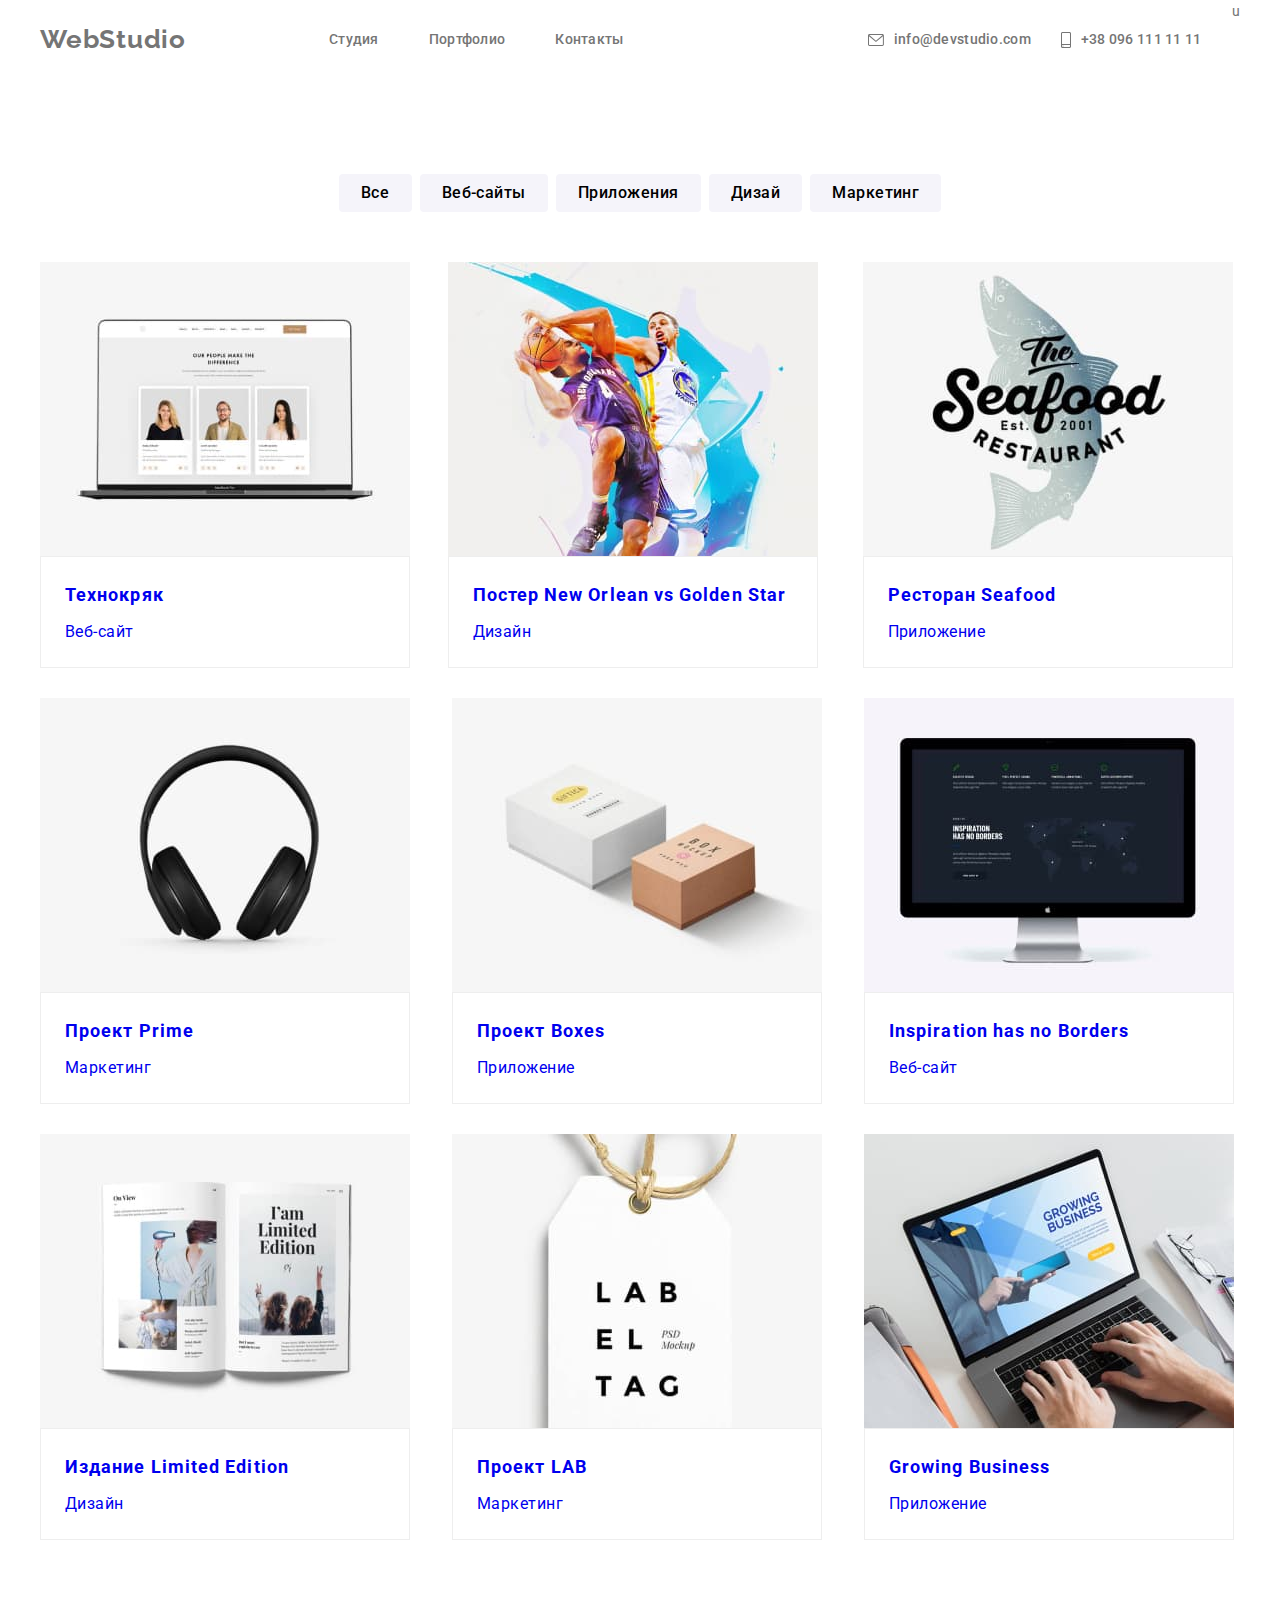
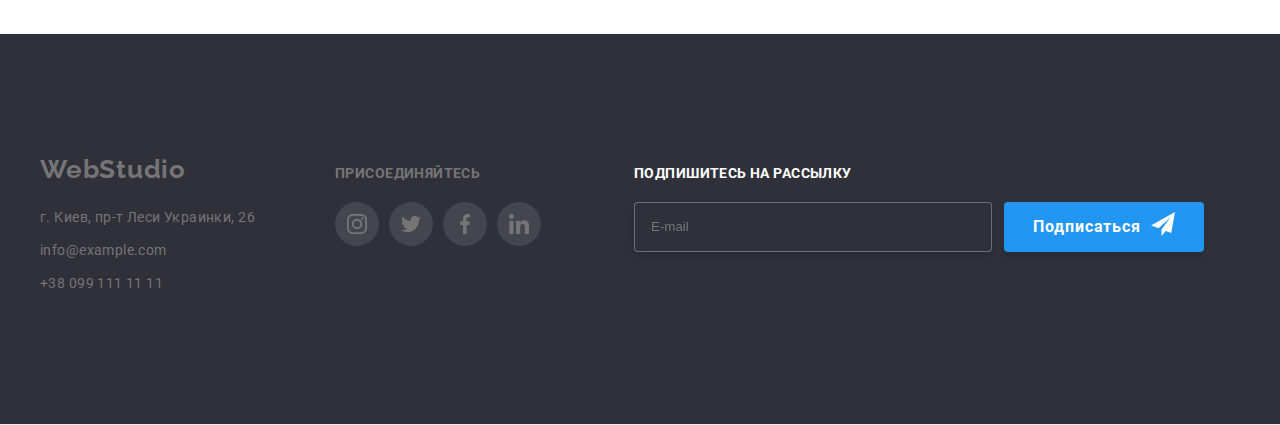
==== portfolio.html @ 968fec94 "HW-07" ====
<!DOCTYPE html>
<html lang="ru">

<head>
    <meta charset="UTF-8">
    <meta http-equiv="X-UA-Compatible" content="IE=edge">
    <meta name="viewport" content="width=device-width, initial-scale=1.0">
    <title>Портфолио</title>
    <link rel="preconnect" href="https://fonts.googleapis.com">
    <link rel="preconnect" href="https://fonts.gstatic.com" crossorigin>
    <link
        href="https://fonts.googleapis.com/css2?family=Raleway:wght@700&family=Roboto:wght@400;500;700;900&display=swap"
        rel="stylesheet">
    <link rel="stylesheet" href="https://cdnjs.cloudflare.com/ajax/libs/modern-normalize/1.1.0/modern-normalize.min.css"
        integrity="sha512-wpPYUAdjBVSE4KJnH1VR1HeZfpl1ub8YT/NKx4PuQ5NmX2tKuGu6U/JRp5y+Y8XG2tV+wKQpNHVUX03MfMFn9Q=="
        crossorigin="anonymous" referrerpolicy="no-referrer" />
    <!---<link rel="stylesheet" href="./css/styles.css" />-->
    <link rel="stylesheet" href="./css/main.min.css" />
</head>

<body>
    <!-- Шапка сайта Портфолио-->
    </header>
    <header class="header">
        <div class="container header__container">
            <nav class="header__navigation">
                <a class="logo header__logo" href="/"><span class="logo-title">Web</span>Studio</a>
                <ul class="navi list">
                    <li class="navi__item">
                        <a class="navi__link" href=" ./index.html">Студия</a>
                    </li>
                    <li class="navi__item">
                        <a class="navi__link current" href="./portfolio.html">Портфолио</a>
                    </li>
                    <li class="navi__item">
                        <a class="navi__link" href="">Контакты</a>
                    </li>
                </ul>
            </nav>
            <ul class="contacts list">
                <li class="contact__item">
                    <a class="contact__link" href="mailto:info@devstudio.com">
                        <svg class="contact__icon" width="16px" height="12px">
                            <use href="images/symbol-defs.svg#envelope"></use>
                        </svg> info@devstudio.com
                    </a>
                </li>

                <li class="contact__item">
                    <a class="contact__link" href="tel:+380961111111">
                        <svg class="contact__icon" width="10px" height="16px">
                            <use href="images/symbol-defs.svg#smartphone"></use>
                        </svg>+38 096 111 11 11
                    </a>
                </li>
            </ul>u
        </div>

        <!-- Секция о всем на сайте-->
        <main">
            <section class="section">
                <div class="container">
                    <ul class="secondary-list list">
                        <li class="secondary-list__item">
                            <button class="button secondary-list__button" type="button">Все</button>
                        </li>
                        <li class="secondary-list__item">
                            <button class="button secondary-list__button" type="button">Веб-сайты</button>
                        </li>
                        <li class="secondary-list__item">
                            <button class="button secondary-list__button" type="button">Приложения</button>
                        </li>
                        <li class="secondary-list__item">
                            <button class="button secondary-list__button" type="button">Дизай</button>
                        </li>
                        <li class="secondary-list__item">
                            <button class="button secondary-list__button" type="button">Маркетинг</button>
                        </li>
                    </ul>
                    <ul class="grid list">
                        <li class="grid__item">
                            <a class="grid__link" href="">
                                <div class="grid__thumb">
                                    <img src="images/bild-img-5.jpg" alt="Технокряк" width="370" height="294" />
                                    <div class="grid-overlay">
                                        <div class="overlay-text">
                                            <p class="grid__overlay-text">
                                                Технокряк это современная площадка распространения коронавируса.
                                                Компании
                                                используют эту
                                                платформу для цифрового
                                                шпионажа и атак на защищённые сервера конкурентов.
                                            </p>
                                        </div>
                                    </div>
                                </div>
                                <div class="grid-website">
                                    <h3 class="grid-website__title">Технокряк</h3>
                                    <p class="grid-website__text">Веб-сайт</p>
                                </div>
                            </a>
                        </li>
                        <li class="grid__item">
                            <a class="grid__link" href="">
                                <div class="grid__thumb">
                                    <img src="images/bild-img-6.jpg" alt="Постер New Orlean vs Golden Star" width="370"
                                        height="294" />
                                    <div class="grid-overlay">
                                        <div class="overlay-text">
                                            <p class="grid__overlay-text">
                                                Технокряк это современная площадка распространения коронавируса.
                                                Компании
                                                используют эту
                                                платформу для цифрового
                                                шпионажа и атак на защищённые сервера конкурентов.
                                            </p>
                                        </div>
                                    </div>
                                </div>
                                <div class="grid-website">
                                    <h3 class="grid-website__title">Постер New Orlean vs Golden Star</h3>
                                    <p class="grid-website__text">Дизайн</p>
                                </div>
                        </li>
                        <li class="grid__item">
                            <a class="grid__link" href="">
                                <div class="grid__thumb">
                                    <img src="images/bild-img-7.jpg" alt="Ресторан Seafood" width="370" height="294" />
                                    <div class="grid-overlay">
                                        <div class="overlay-text">
                                            <p class="grid__overlay-text">
                                                Технокряк это современная площадка распространения коронавируса.
                                                Компании
                                                используют эту
                                                платформу для цифрового
                                                шпионажа и атак на защищённые сервера конкурентов.
                                            </p>
                                        </div>
                                    </div>
                                </div>
                                <div class="grid-website">
                                    <h3 class="grid-website__title">Ресторан Seafood</h3>
                                    <p class="grid-website__text">Приложение</p>
                                </div>
                        </li>
                        <li class="grid__item">
                            <a class="grid__link" href="">
                                <div class="grid__thumb">
                                    <img src="images/bild-img-8.jpg" alt="Проект Prime" width="370" height="294" />
                                    <div class="grid-overlay">
                                        <div class="overlay-text">
                                            <p class="grid__overlay-text">
                                                Технокряк это современная площадка распространения коронавируса.
                                                Компании
                                                используют эту
                                                платформу для цифрового
                                                шпионажа и атак на защищённые сервера конкурентов.
                                            </p>
                                        </div>
                                    </div>
                                </div>
                                <div class="grid-website">
                                    <h3 class="grid-website__title">Проект Prime</h3>
                                    <p class="grid-website__text">Маркетинг</p>
                                </div>
                        </li>
                        <li class="grid__item">
                            <a class="grid__link" href="">
                                <div class="grid__thumb">
                                    <img src="images/bild-img-9.jpg" alt="Проект Boxes" width="370" height="294" />
                                    <div class="grid-overlay">
                                        <div class="overlay-text">
                                            <p class="grid__overlay-text">
                                                Технокряк это современная площадка распространения коронавируса.
                                                Компании
                                                используют эту
                                                платформу для цифрового
                                                шпионажа и атак на защищённые сервера конкурентов.
                                            </p>
                                        </div>
                                    </div>
                                </div>
                                <div class="grid-website">
                                    <h3 class="grid-website__title">Проект Boxes</h3>
                                    <p class="grid-website__text">Приложение</p>
                                </div>
                        </li>
                        <li class="grid__item">
                            <a class="grid__link" href="">
                                <div class="grid__thumb">
                                    <img src="images/bild-img-10.jpg" alt="Inspiration has no Borders" width="370"
                                        height="294" />
                                    <div class="grid-overlay">
                                        <p class="grid__overlay-text">
                                            Технокряк это современная площадка распространения коронавируса.
                                            Компании
                                            используют эту
                                            платформу для цифрового
                                            шпионажа и атак на защищённые сервера конкурентов.
                                        </p>
                                    </div>
                                </div>
                                <div class="grid-website">
                                    <h3 class="grid-website__title">Inspiration has no Borders</h3>
                                    <p class="grid-website__text">Веб-сайт</p>
                                </div>
                        </li>
                        <li class="grid__item">
                            <a class="grid__link" href="">
                                <div class="grid__thumb">
                                    <img src="images/bild-img-11.jpg" alt="Издание Limited Edition" width="370"
                                        height="294" />
                                    <div class="grid-overlay">
                                        <p class="grid__overlay-text">
                                            Технокряк это современная площадка распространения коронавируса.
                                            Компании
                                            используют эту
                                            платформу для цифрового
                                            шпионажа и атак на защищённые сервера конкурентов.
                                        </p>
                                    </div>
                                </div>
                                <div class="grid-website">
                                    <h3 class="grid-website__title">Издание Limited Edition</h3>
                                    <p class="grid-website__text">Дизайн</p>
                                </div>
                        </li>
                        <li class="grid__item">
                            <a class="grid__link" href="">
                                <div class="grid__thumb">
                                    <img src="images/bild-img-12.jpg" alt="Проект LAB" width="370" height="294" />
                                    <div class="grid-overlay">
                                        <p class="grid__overlay-text">
                                            Технокряк это современная площадка распространения коронавируса.
                                            Компании
                                            используют эту
                                            платформу для цифрового
                                            шпионажа и атак на защищённые сервера конкурентов.
                                        </p>
                                    </div>
                                </div>
                                <div class="grid-website">
                                    <h3 class="grid-website__title">Проект LAB</h3>
                                    <p class="grid-website__text">Маркетинг</p>
                                </div>
                        </li>
                        <li class="grid__item">
                            <a class="grid__link" href="">
                                <div class="grid__thumb">
                                    <img src="images/bild-img-13.jpg" alt="Growing Business" width="370" height="294" />
                                    <div class="grid-overlay">
                                        <p class="grid__overlay-text">
                                            Технокряк это современная площадка распространения коронавируса.
                                            Компании
                                            используют эту
                                            платформу для цифрового
                                            шпионажа и атак на защищённые сервера конкурентов.
                                        </p>
                                    </div>
                                </div>
                                <div class="grid-website">
                                    <h3 class="grid-website__title">Growing Business</h3>
                                    <p class="grid-website__text">Приложение</p>
                                </div>
                        </li>
                    </ul>
            </section>
            </main>
            <footer class="footer">
                <div class="container footer__container">
                    <div class="footer">
                        <a class="logo footer__logo" href="/"><span class="logo-title">Web</span>Studio</a>
                        <address class="address">
                            <ul class="address-list list">
                                <li class="address__item">
                                    <a class="address__link address__link-address" href="">г. Киев, пр-т Леси Украинки,
                                        26</a>
                                </li>
                                <li class="address__item">
                                    <a class="address__link address__link-contact"
                                        href="mailto:info@example.com">info@example.com</a>
                                </li>
                                <li class="address__item">
                                    <a class="address__link address__link-contact" href="tel:+380991111111">+38 099 111
                                        11 11</a>

                                </li>
                            </ul>
                        </address>
                    </div>
                    <div class="networks">
                        <p class="network__title">присоединяйтесь</p>
                        <ul class="network list">
                            <li class="network__item">
                                <a class="network__link" href="">
                                    <svg class="icon" width="20px" height="20px">
                                        <use href="images/symbol-defs.svg#instagram"></use>
                                    </svg>
                                </a>
                            </li>
                            <li class="network__item">
                                <a class="network__link" href="">
                                    <svg class="icon" width="20px" height="20px">
                                        <use href="images/symbol-defs.svg#twitter"></use>
                                    </svg>
                                </a>
                            </li>
                            <li class="network__item">
                                <a class="network__link" href="">
                                    <svg class="icon" width="20px" height="20px">
                                        <use href="images/symbol-defs.svg#facebook"></use>
                                    </svg>
                                </a>
                            </li>
                            <li class="network__item">
                                <a class="network__link" href="">
                                    <svg class="icon" width="20px" height="20px">
                                        <use href="images/symbol-defs.svg#linkedin"></use>
                                    </svg>
                                </a>
                            </li>
                        </ul>
                    </div>
                    <div class="sends">
                        <h3 class="send__text">Подпишитесь на рассылку</h3>
                        <form class="send__form">
                            <input type="email" name="E-mail" placeholder="E-mail" autocomplete="email" class="input" />
                            <button type="submit" class="but__sumbit">
                                Подписаться
                                <svg class="send__icon" width="24px" height="24px">
                                    <use href="./images/symbol-defs.svg#icon-send"></use>
                                </svg>

                            </button>
                        </form>
                    </div>

                </div>
            </footer>
            <script src="./js/modal.js"></script>
</body>

</html>
---- css/styles.css ----
/*:root {
  --primarytext-color: #212121;
  --foreground-color: #757575;
  --primary-color: #ffffff;
  --accent-color: #2196f2;
  --title-color: #000000;
  --background-color: rgba(255, 255, 255, 0.6);
  --icon-color: #afb1b8;
}
p,
h1,
h2,
h3,
h4,
h5,
h6 {
  margin: 0;
}

img {
  display: block;
}

button {
  cursor: pointer;
}

body {
  margin: 0;
  font-family: Roboto, sans-serif;
  font-style: normal;
  font-size: 14px;
  font-weight: 400;
  line-height: 1.71;
  letter-spacing: 0.03em;
  color: #757575;
}

.list {
  list-style: none;
}

a {
  text-decoration: none;
}
.container {
  width: 1200px;
  padding-left: 15px;
  padding-right: 15px;
  margin: 0 auto;

  outline: 1px solid red;
}
.section {
  padding: 94px 0;
}
ul {
  margin: 0;
  padding: 0;
}*/

/*--------------------------------HEADER----------------------------*/
/*.header {
  border-bottom: 1px solid #ececec;
}

.header__container {
  display: flex;
}*/
/*logo*/
/*.logo {
  font-family: Raleway;
  font-weight: bold;

  font-size: 26px;
  line-height: 1.19;
  text-decoration: none;
  letter-spacing: 0.03em;

  padding-top: 24px;
  padding-bottom: 25px;
  text-decoration: none;
  color: var(--secondary-color);
  transition: color 250ms cubic-bezier(0.4, 0, 0.2, 1);
}
.logo-title {
  padding-top: 24px;
  padding-bottom: 25px;
  color: var(--accent-color);
}

.header__logo:hover,
.header__logo:focus {
  color: var(--accent-color);
}*/
/*navigation*/
/*.header__navigation {
  display: flex;
  align-items: center;
}

.navi {
  display: flex;
  margin-left: 93px;
}

.navi__item {
  margin-left: 50px;
}
.navi__item .navi__link {
  transition: color 250ms cubic-bezier(0.4, 0, 0.2, 1);
}
.navi__link {
  font-weight: 500;
  font-size: 14px;
  line-height: 1.14;
  letter-spacing: 0.02em;
  padding-top: 32px;
  padding-bottom: 32px;
  display: flex;
  color: var(--secondary-color);
}
.navi__link:hover,
.navi__link:focus {
  color: var(--accent-color);
}
.header__navigation .navi__link:hover {
  color: var(--accent-color);
}
.header__navigation .navi__link.current {
  color: var(--accent-color);
}

.navi__link {
  position: relative;
}
.navi__link.current::after {
  display: block;
  content: '';
  width: 100%;
  height: 4px;
  position: absolute;
  background-color: var(--accent-color);
  border-radius: 2px;
  bottom: -1px;
}*/
/*contacts*/

/*.contacts {
  display: flex;
  margin-left: auto;
  padding-top: 32px;
  padding-bottom: 32px;
}
.contact__link {
  display: flex;
  align-items: center;

  transition: color 250ms cubic-bezier(0.4, 0, 0.2, 1);
}
.contact__link {
  font-weight: 500;
  font-size: 14px;
  line-height: 1.14;

  margin-right: 30px;
  letter-spacing: 0.02em;
  color: var(--foreground-color);
}

.contact__link:hover,
.contact__link:focus {
  color: var(--accent-color);
}
.contact__icon {
  margin-right: 10px;
  fill: currentColor;
}*/

/*-------------------------------MAIN---------------------------*/

/*HERO*/
/*.hero {
  background-color: #2f303a;
  text-align: center;
  max-width: 1600px;
  height: 600px;

  margin-left: auto;
  margin-right: auto;
  background-image: linear-gradient(to right, rgba(47, 48, 58, 0.4), rgba(47, 48, 58, 0.4)),
    url(../images/overlay.jpg);
  background-repeat: no-repeat;
  background-position: center;
  background-size: cover;
}

.hero__container {
  padding-top: 200px;
  padding-bottom: 200px;
}

.hero__title {
  font-weight: 900;
  font-size: 44px;
  line-height: 1.36;

  text-align: center;
  letter-spacing: 0.06em;

  margin-top: 0;
  margin-bottom: 30px;
  text-transform: uppercase;
  color: var(--primary-color);
}

.hero__button {
  font-family: inherit;
  font-style: normal;
  font-weight: 500;
  font-size: 16px;
  line-height: 1.87;
  letter-spacing: 0.06em;

  padding: 11px 32px;
  margin-left: auto;
  margin-right: auto;
  cursor: pointer;
  color: var(--primary-color);

  height: 50px;
  background: #2196f3;

  border-radius: 4px;
  border: transparent;
}*/

/*MODAL-CLOSE*/
/*.backdrop {
  position: fixed;
  top: 0;
  left: 0;
  width: 100%;
  height: 100%;
  background-color: rgba(0, 0, 0, 0.2);
  z-index: 2;

  opacity: 1;
  transition: opacity 250ms cubic-bezier(0.4, 0, 0.2, 1);
}

.backdrop.is-hidden {
  opacity: 0;
  pointer-events: none;
}

.backdrop.is-hidde .modal {
  transform: translate(-50%, -50%) scale(1.1);
  opacity: 0;
}

.modal-close {
  position: absolute;
  top: 50%;
  left: 50%;
  visibility: visible;

  min-width: 528px;
  min-height: 581px;
  background-color: var(--primary-color);

  transform: translate(-50%, -50%) scale(1);
  opacity: 1;

  transition: transform 250ms cubic-bezier(0.4, 0, 0.2, 1),
    opacity 250ms cubic-bezier(0.4, 0, 0.2, 1);
}

.btn__close {
  position: absolute;
  top: 8px;
  right: 8px;
  display: flex;
  align-items: center;
  justify-content: center;

  width: 30px;
  height: 30px;

  border-radius: 50%;
  border: 1px solid rgba(0, 0, 0, 0.1);
  background-color: var(--primary-color);
  cursor: pointer;

  transition: fill 250ms cubic-bezier(0.4, 0, 0.2, 1);
}
.btn__close:hover {
  fill: var(--accent-color);
}*/
/*MODAL*/
/*.modal {
  padding: 40px 40px;
}

.modal__text {
  font-style: normal;
  font-weight: bold;
  font-size: 20px;
  line-height: 1.15;
  margin-bottom: 12px;

  text-align: center;
  letter-spacing: 0.03em;

  color: var(--secondary-color);
}*/
/*form-field*/
/*.form {
  margin-top: 12px;
}

.form-field {
  display: flex;
  flex-direction: column;
  text-align: left;
  position: relative;
  margin-top: 10px;
}
.form-field label {
  font-size: 12px;
  line-height: 1.16;
  letter-spacing: 0.01em;
  padding-bottom: 4px;
  color: var(--foreground-color);
}
.form-field input {
  height: 40px;
  padding-left: 40px;

  border-radius: 4px;
  border: 1px solid rgba(33, 33, 33, 0.2);

  transition: border 250ms cubic-bezier(0.4, 0, 0.2, 1);
}
.form-field__icon {
  position: absolute;
  top: 50%;
  margin-left: 15px;
  width: 18px;
  height: 18px;
  color: #000000;
  transition: fill 250ms cubic-bezier(0.4, 0, 0.2, 1);
}
.form-field input:hover,
.form-field input:focus {
  outline: none;
  border: 1px solid var(--accent-color);
}
.form-field input:hover {
  cursor: pointer;
}

.form-field input:focus ~ .form-field__icon,
.form-field input:hover ~ .form-field__icon {
  fill: var(--accent-color);
}

textarea {
  resize: none;
  font-size: 12px;
  line-height: 1.16;
  letter-spacing: 0.01em;
  padding-top: 12px;
  color: rgba(117, 117, 117, 0.5);

  transition: border 250ms cubic-bezier(0.4, 0, 0.2, 1);
}

.form-field__comment {
  font-size: 12px;
  line-height: 1.16;
  letter-spacing: 0.01em;
  padding: 12px 16px;

  color: rgba(117, 117, 117, 0.5);

  height: 120px;
  border: 1px solid rgba(33, 33, 33, 0.2);
  border-radius: 4px;
}
.form-field textarea:hover,
.form-field textarea:focus {
  outline: none;
  border: 1px solid var(--accent-color);
  cursor: pointer;
}*/
/*checkbox*/
/*.check-form {
  font-style: normal;
  font-weight: normal;
  font-size: 14px;
  line-height: 1.71;
  letter-spacing: 0.03em;

  margin-top: 20px;
  margin-bottom: 30px;
  color: #757575;
}
.check-form__condition {
  text-decoration-line: underline;
  color: #2196f3;
}
.check-form__checkbox {
  position: absolute;
  width: 1px;
  height: 1px;
  margin: -1px;
  border: 0;
  padding: 0;
  clip: rect(0 0 0 0);
  overflow: hidden;
}

.vector__icon {
  display: inline-block;
  margin-right: 8px;
  width: 16px;
  height: 15px;
  border: 2px solid #212121;
  border-radius: 2px;
}

.check-form__checkbox:checked + .vector__icon {
  background-color: var(--accent-color);
  background-image: url(../images/full-check.svg);
  border-color: var(--accent-color);
  background-size: contain;
  background-origin: border-box;
}*/
/*sumbit*/
/*.form__btn-sumbit {
  font-family: inherit;
  font-style: normal;
  font-weight: 500;
  font-size: 16px;
  line-height: 1.87;
  letter-spacing: 0.06em;

  height: 50px;
  display: flex;
  text-align: center;
  padding: 10px 55px;

  margin-left: auto;
  margin-right: auto;

  color: var(--primary-color);

  background: #2196f3;
  border-radius: 4px;
  border: transparent;
  transition: background-color 250ms cubic-bezier(0.4, 0, 0.2, 1);
}
.form__btn-sumbit:hover,
.form__btn-sumbit:focus {
  background-color: #188ce8;
}*/
/*-----------------------------------------FEATURE---------------------------------*/
/*.section {
  padding-top: 94px;
  padding-bottom: 94px;
}
.section-no-padding {
  padding-top: 94px;
  padding-bottom: 0;
}*/
/*feature*/
/*.feature {
  display: flex;
  justify-content: center;
}
.feature__item:not(:last-child) {
  margin-right: 30px;
}*/
/*.feature__icons {
  display: flex;
  width: 270px;
  height: 120px;
  justify-content: center;
  align-items: center;
  background-color: #f5f4fa;
  border-radius: 4px;
  margin-bottom: 30px;
}*/
/*.feature__title {
  font-size: 14px;
  line-height: 1.14;
  letter-spacing: 0.03em;
  margin-bottom: 10px;

  text-transform: uppercase;
  color: var(--secondary-color);
}

.feature__text {
  font-size: 14px;
  line-height: 1.71;
  letter-spacing: 0.03em;

  color: var(--foreground-color);
}
/*info*/
/*.info__title {
  font-size: 36px;
  line-height: 1.16;
  text-align: center;
  letter-spacing: 0.03em;
  margin-bottom: 50px;
  color: var(--secondary-color);
}
.info {
  display: flex;
}

.info__item:not(:first-child) {
  margin-left: 30px;
}

.info__item {
  justify-content: space-between;
  width: 370px;
  position: relative;
}

.info__text {
  position: absolute;
  bottom: 0;
  width: 100%;
  padding: 27px;

  line-height: 1.14;
  font-weight: 700;
  color: var(--primary-color);

  background-color: rgba(47, 48, 58, 0.8);
  border-radius: 0px 0px 4px 4px;
  text-transform: uppercase;
  text-align: center;
}*/
/*about*/
/*.about__section {
  background: #f5f4fa;
}
.about__title {
  font-style: normal;
  font-size: 36px;
  line-height: 1.16;
  text-align: center;
  letter-spacing: 0.03em;

  margin-bottom: 50px;
  justify-content: space-between;
  color: var(--secondary-color);
}

.about {
  display: flex;
}
.about .about__name {
  font-weight: 500;
  font-size: 16px;
  line-height: 1.19;
  text-align: center;
  letter-spacing: 0.03em;

  color: var(--secondary-color);
}

.about .about__profession {
  font-size: 16px;
  line-height: 1.19;
  margin-top: 10px;
}
.about__item {
  background: #ffffff;
  box-shadow: 0px 1px 3px rgba(0, 0, 0, 0.12), 0px 1px 1px rgba(0, 0, 0, 0.14),
    0px 2px 1px rgba(0, 0, 0, 0.2);
  border-radius: 0px 0px 4px 4px;
}

.about__item:not(:first-child) {
  margin-left: 30px;
}

.about .about__name,
.about .about__profession {
  text-align: center;
}

.about .about__us {
  padding-top: 30px;
  padding-bottom: 30px;
}*/

/*social*/
/*.social-list {
  display: flex;
  justify-content: center;
  margin-top: 16px;
}

.social-list .social__item {
  margin-left: 10px;
}*/
/*.social__link {
  display: flex;
  width: 44px;
  height: 44px;
  border-radius: 50%;
  justify-content: center;
  align-items: center;
  background-color: #ffffff;
  color: #afb1b8;
  transition: color 250ms cubic-bezier(0.4, 0, 0.2, 1),
    background-color 250ms cubic-bezier(0.4, 0, 0.2, 1);
}

.social__icon {
  fill: currentColor;
}

.social__link:hover,
.social__link:focus {
  color: #ffffff;
  background-color: var(--accent-color);
}*/
/*clients*/
/*.clients {
  padding-top: 94px;
  padding-bottom: 94px;
}
.clietns__title {
  font-style: normal;
  font-size: 36px;
  line-height: 1.16;
  text-align: center;
  letter-spacing: 0.03em;

  color: var(--secondary-color);
}*/
/*.client {
  display: flex;
  margin-top: 50px;
}

.client__item {
  width: 170px;
  height: 92px;

}
.client__item:not(:first-child) {
  margin-left: 30px;
}*/

/*.client__link {
  display: flex;
  width: 100%;
  height: 100%;
  justify-content: center;
  align-items: center;

  border: 1px solid #afb1b8;
  border-radius: 4px;
  color: var(--icon-color);
  transition: color 250ms cubic-bezier(0.4, 0, 0.2, 1),
    border-color 250ms cubic-bezier(0.4, 0, 0.2, 1);
}
.client__icon {
  fill: currentColor;
}

.client__link:hover,
.client__link:focus {
  color: var(--accent-color);
  border-color: var(--accent-color);
}*/

/*----------------------------FOOTER---------------------------*/

/*.footer {
  padding-top: 60px;
  padding-bottom: 60px;
  background-color: #2f303a;
}
.footer__container {
  display: flex;
  /*align-items: baseline;
}*/
/*.footer__logo {
  font-family: Raleway;
  font-size: 26px;
  line-height: 1.19;
  letter-spacing: 0.03em;
  color: var(--primary-color);

  transition: color 250ms cubic-bezier(0.4, 0, 0.2, 1);
}
.footer__logo:hover,
.footer__logo:focus {
  color: var(--accent-color);
}*/
/*address*/

/*.address__item .address__link--address {
  font-style: normal;
  font-weight: normal;
  font-size: 14px;
  line-height: 1.71;
  letter-spacing: 0.03em;
  margin-top: 20px;
  color: var(--primary-color);
  transition: color 250ms cubic-bezier(0.4, 0, 0.2, 1);
}

.address {
  margin-top: 20px;
}
.address__item {
  margin-bottom: 9px;
}

.address__link {
  font-style: normal;
  font-size: 14px;
  line-height: 1.71;
  letter-spacing: 0.03em;
  margin-top: 20px;
  color: var(--background-color);
  transition: color 250ms cubic-bezier(0.4, 0, 0.2, 1);
}
.address__item .address__link--contact {
  color: var(--footer-link-color);
}

.address__link .address__link--address {
  color: var(--primary-color);
  text-decoration: none;
  transition: color 250ms cubic-bezier(0.4, 0, 0.2, 1);
}
.address__link:hover,
.address__link:focus {
  color: var(--accent-color);
  transition: color 250ms cubic-bezier(0.4, 0, 0.2, 1);
}*/

/*networks*/
/*.networks {
  padding-top: 72px;
  padding-bottom: 100px;
  margin-left: 70px;
}
.network__title {
  text-transform: uppercase;
  font-weight: 700;
  line-height: 1.14;
  color: var(--primary-color);
  margin-left: 10px;
  margin-bottom: 20px;
}
.network {
  display: flex;
}
.network__link {
  display: flex;
  align-items: center;
  width: 44px;
  height: 44px;
  border-radius: 50%;

  justify-content: center;
  fill: currentColor;

  background-color: rgba(255, 255, 255, 0.1);
  color: var(--primary-color);
  transition: background-color 250ms cubic-bezier(0.4, 0, 0.2, 1);
}

.network__link {
  margin-left: 10px;
}

.network__link:hover,
.network__link:focus {
  background-color: var(--accent-color);
}*/
/*send-form*/
/*.sends {
  padding-top: 72px;
  padding-bottom: 100px;
  width: 570px;
  margin-left: 93px;
}
.send__form {
  display: flex;
  margin-top: 12px;
}

.send__text {
  font-weight: 700;
  font-size: 14px;
  line-height: 1.14;
  letter-spacing: 0.03em;
  margin-bottom: 20px;

  display: flex;
  text-transform: uppercase;

  color: #ffffff;
}
.send__form input {
  padding-left: 16px;
  width: 358px;
  height: 50px;

  background-color: #2f303a;
  border: 1px solid rgba(255, 255, 255, 0.3);
  box-sizing: border-box;
  filter: drop-shadow(0px 4px 4px rgba(0, 0, 0, 0.15));
  border-radius: 4px;
  color: rgba(255, 255, 255, 0.6);
}
.send__form .input:hover,
.send__form .input:focus {
  outline: none;
  border: 1px solid var(--accent-color);
}
.send__icon {
  width: 24px;
  height: 24px;
  margin-left: 10px;
}
.but__sumbit {
  width: 200px;
  height: 50px;
  padding: 10px 0;
  margin-left: 12px;

  font-family: inherit;
  font-weight: bold;
  font-size: 16px;
  line-height: 1.87;
  letter-spacing: 0.06em;
  color: #ffffff;

  display: flex;
  justify-content: center;
  cursor: pointer;

  background: #2196f3;
  box-shadow: 0px 4px 4px rgba(0, 0, 0, 0.15);
  border-radius: 4px;
  border: transparent;

  outline: none;
  transition: background-color 250ms cubic-bezier(0.4, 0, 0.2, 1);
}
.but__sumbit:hover,
.but__sumbit:focus {
  background-color: #188ce8;
}*/

/*-----------------------------PORTFOLIO------------------------------*/
/*secondary*/
/*.secondary-list {
  display: flex;
  justify-content: center;
  margin-top: 0;
  margin-bottom: 50px;
}

.secondary-list__item + .secondary-list__item {
  margin-left: 8px;
}*/
/*.secondary-list__button {
  font-family: inherit;
  font-style: normal;

  height: 38px;
  font-weight: 500;
  font-size: 16px;
  line-height: 1.62;
  letter-spacing: 0.03em;

  padding: 6px 22px;
  min-width: 73px;

  border-radius: 4px;
  background-color: #f5f4fa;
  border: transparent;
  cursor: pointer;

  background-color: #f5f4fa;
  transition: color 250ms cubic-bezier(0.4, 0, 0.2, 1),
    background-color 250ms cubic-bezier(0.4, 0, 0.2, 1),
    box-shadow 250ms cubic-bezier(0.4, 0, 0.2, 1);
}
.secondary-list__button:hover,
.secondary-list__button:focus,
.secondary-list__button:active {
  color: var(--primary-color);
  background-color: var(--accent-color);
}*/

/*grid component*/
/*.grid {
  display: flex;
  flex-wrap: wrap;
  justify-content: space-between;
  flex-basis: inherit;

  margin-right: -30px;
  margin-bottom: -30px;
}

.grid__item:hover {
  box-shadow: 0px 1px 1px rgba(0, 0, 0, 0.12), 0px 4px 4px rgba(0, 0, 0, 0.06),
    1px 4px 6px rgba(0, 0, 0, 0.16);
}
.grid__item {
  width: 370px;
  margin-right: 30px;
  margin-bottom: 30px;
}
.grid .grid__link {
  display: block;
}
.grid__link {
  display: block;
  transition: box-shadow 0px 1px 1px rgba(0, 0, 0, 0.12), 0px 4px 4px rgba(0, 0, 0, 0.06),
    1px 4px 6px rgba(0, 0, 0, 0.16);
}
.grid__link:hover,
.grid__link:focus {
  box-shadow: 0px 1px 1px rgba(0, 0, 0, 0.12), 0px 4px 4px rgba(0, 0, 0, 0.06),
    1px 4px 6px rgba(0, 0, 0, 0.16);
}
.grid__thumb {
  position: relative;
  overflow: hidden;
}*/
/*overlay */
/*.grid-overlay {
  position: absolute;
  top: 0;
  left: 0;
  width: 100%;
  height: 100%;
  background-color: rgba(33, 150, 243, 0.9);
  padding: 63px 24px;
  transform: translateY(100%);
  opacity: 0;
  transition: transform 250ms cubic-bezier(0.4, 0, 0.2, 1),
    opacity 250ms cubic-bezier(0.4, 0, 0.2, 1);
}
.grid__overlay-text {
  margin: 0;
  font-size: 18px;
  line-height: 1.55;
  color: var(--primary-color);
}
.grid__link:hover .grid-overlay,
.grid__link:focus .grid-overlay {
  opacity: 1;
  transform: translateY(0);
}*/

/*website*/
/*.grid-website {
  padding-top: 20px;
  padding-bottom: 20px;
  border: 1px solid #eeeeee;
  padding-right: 24px;
  padding-left: 24px;

  background: var(--primary-color);
  border: 1px solid #eeeeee;
  box-sizing: border-box;
}
.grid-website__title {
  font-weight: 700;
  font-size: 18px;
  line-height: 2;
  letter-spacing: 0.06em;
  margin-bottom: 4px;
  color: var(--secondary-color);
}
.grid-website__text {
  font-weight: normal;
  font-size: 16px;
  line-height: 1.87;
  letter-spacing: 0.03em;
  color: var(--foreground-color);
}*/
---- css/main.min.css ----
p,h1,h2,h3,h4,h5,h6{margin:0}img{display:block}button{cursor:pointer}body{margin:0;font-family:Roboto, sans-serif;font-style:normal;font-size:14px;font-weight:400;line-height:1.71;letter-spacing:0.03em;color:#757575}.list{list-style:none}a{text-decoration:none}.section{padding:94px 0}ul{margin:0;padding:0}.container{width:1200px;padding-left:15px;padding-right:15px;margin:0 auto}.header{border-bottom:1px solid #ececec}.header__container{display:-webkit-box;display:-ms-flexbox;display:flex}.header__navigation{display:-webkit-box;display:-ms-flexbox;display:flex;-webkit-box-align:center;-ms-flex-align:center;align-items:center}.navi{display:-webkit-box;display:-ms-flexbox;display:flex;margin-left:93px}.navi__item{margin-left:50px}.navi__link{position:relative;font-weight:500;font-size:14px;line-height:1.14;letter-spacing:0.02em;padding-top:32px;padding-bottom:32px;display:-webkit-box;display:-ms-flexbox;display:flex;color:var(--primarytext-color);-webkit-transition:color 250ms cubic-bezier(0.4, 0, 0.2, 1);transition:color 250ms cubic-bezier(0.4, 0, 0.2, 1)}.navi__link:hover,.navi__link:focus{color:var(--accent-color)}.header__navigation .navi__link.current{color:var(--accent-color)}.navi__link.current::after{display:block;content:'';width:100%;height:4px;position:absolute;background-color:var(--accent-color);border-radius:2px;bottom:-1px}.navi__link.current::after:hover,.navi__link.current::after:focus{color:var(--accent-color)}.contacts{display:-webkit-box;display:-ms-flexbox;display:flex;margin-left:auto;padding-top:32px;padding-bottom:32px}.contact__link{font-weight:500;font-size:14px;line-height:1.14;margin-right:30px;letter-spacing:0.02em;color:var(--foreground-color);display:-webkit-box;display:-ms-flexbox;display:flex;-webkit-box-align:center;-ms-flex-align:center;align-items:center;-webkit-transition:color 250ms cubic-bezier(0.4, 0, 0.2, 1);transition:color 250ms cubic-bezier(0.4, 0, 0.2, 1)}.contact__link:hover,.contact__link:focus{color:var(--accent-color)}.contact__icon{margin-right:10px;fill:currentColor}.logo{font-family:Raleway;font-weight:bold;font-size:26px;line-height:1.19;text-decoration:none;letter-spacing:0.03em;padding-top:24px;padding-bottom:25px;text-decoration:none;color:var(--primarytext-color);-webkit-transition:color 250ms cubic-bezier(0.4, 0, 0.2, 1);transition:color 250ms cubic-bezier(0.4, 0, 0.2, 1)}.logo:hover,.logo:focus{color:var(--accent-color)}.logo-title{padding-top:24px;padding-bottom:25px;color:var(--accent-color)}.footer__logo{font-family:Raleway;font-size:26px;line-height:1.19;letter-spacing:0.03em;color:var(--primary-color);-webkit-transition:color 250ms cubic-bezier(0.4, 0, 0.2, 1);transition:color 250ms cubic-bezier(0.4, 0, 0.2, 1)}.footer__logo:hover,.footer__logo:focus{color:var(--accent-color)}.hero{background-color:#2f303a;text-align:center;max-width:1600px;height:600px;margin-left:auto;margin-right:auto;background-image:-webkit-gradient(linear, left top, right top, from(rgba(47,48,58,0.4)), to(rgba(47,48,58,0.4))),url(../images/overlay.jpg);background-image:linear-gradient(to right, rgba(47,48,58,0.4), rgba(47,48,58,0.4)),url(../images/overlay.jpg);background-repeat:no-repeat;background-position:center;background-size:cover}.hero__container{padding-top:200px;padding-bottom:200px}.hero__title{font-weight:900;font-size:44px;line-height:1.36;text-align:center;letter-spacing:0.06em;margin-top:0;margin-bottom:30px;text-transform:uppercase;color:var(--primary-color)}.modal-close{position:absolute;top:50%;left:50%;visibility:visible;min-width:528px;min-height:581px;background-color:var(--primary-color);-webkit-transform:translate(-50%, -50%) scale(1);transform:translate(-50%, -50%) scale(1);opacity:1;-webkit-transition:opacity 250ms cubic-bezier(0.4, 0, 0.2, 1),-webkit-transform 250ms cubic-bezier(0.4, 0, 0.2, 1);transition:opacity 250ms cubic-bezier(0.4, 0, 0.2, 1),-webkit-transform 250ms cubic-bezier(0.4, 0, 0.2, 1);transition:transform 250ms cubic-bezier(0.4, 0, 0.2, 1),opacity 250ms cubic-bezier(0.4, 0, 0.2, 1);transition:transform 250ms cubic-bezier(0.4, 0, 0.2, 1),opacity 250ms cubic-bezier(0.4, 0, 0.2, 1),-webkit-transform 250ms cubic-bezier(0.4, 0, 0.2, 1)}.modal{padding:40px 40px}.modal__text{font-style:normal;font-weight:bold;font-size:20px;line-height:1.15;margin-bottom:12px;text-align:center;letter-spacing:0.03em;color:var(--primarytext-color)}.hero__button{font-family:inherit;font-style:normal;font-weight:500;font-size:16px;line-height:1.87;letter-spacing:0.06em;padding:11px 32px;margin-left:auto;margin-right:auto;cursor:pointer;color:var(--primary-color);height:50px;background:#2196f3;border-radius:4px;border:transparent}.btn__close{position:absolute;top:8px;right:8px;display:-webkit-box;display:-ms-flexbox;display:flex;-webkit-box-align:center;-ms-flex-align:center;align-items:center;-webkit-box-pack:center;-ms-flex-pack:center;justify-content:center;width:30px;height:30px;border-radius:50%;border:1px solid rgba(0,0,0,0.1);background-color:var(--primary-color);cursor:pointer;-webkit-transition:fill 250ms cubic-bezier(0.4, 0, 0.2, 1);transition:fill 250ms cubic-bezier(0.4, 0, 0.2, 1)}.btn__close:hover{fill:var(--accent-color)}.but__sumbit{width:200px;height:50px;padding:10px 0;margin-left:12px;font-family:inherit;font-weight:bold;font-size:16px;line-height:1.87;letter-spacing:0.06em;color:#ffffff;display:-webkit-box;display:-ms-flexbox;display:flex;-webkit-box-pack:center;-ms-flex-pack:center;justify-content:center;cursor:pointer;background:#2196f3;-webkit-box-shadow:0px 4px 4px rgba(0,0,0,0.15);box-shadow:0px 4px 4px rgba(0,0,0,0.15);border-radius:4px;border:transparent;outline:none;-webkit-transition:background-color 250ms cubic-bezier(0.4, 0, 0.2, 1);transition:background-color 250ms cubic-bezier(0.4, 0, 0.2, 1)}.but__sumbit:hover,.but__sumbit:focus{background-color:#188ce8}.form__btn-sumbit{font-family:inherit;font-style:normal;font-weight:500;font-size:16px;line-height:1.87;letter-spacing:0.06em;height:50px;display:-webkit-box;display:-ms-flexbox;display:flex;text-align:center;padding:10px 55px;margin-left:auto;margin-right:auto;color:var(--primary-color);background:#2196f3;border-radius:4px;border:transparent;-webkit-transition:background-color 250ms cubic-bezier(0.4, 0, 0.2, 1);transition:background-color 250ms cubic-bezier(0.4, 0, 0.2, 1)}.form__btn-sumbit:hover,.form__btn-sumbit:focus{background-color:#188ce8}.secondary-list{display:-webkit-box;display:-ms-flexbox;display:flex;-webkit-box-pack:center;-ms-flex-pack:center;justify-content:center;margin-top:0;margin-bottom:50px}.secondary-list__item+.secondary-list__item{margin-left:8px}.secondary-list__button{font-family:inherit;font-style:normal;height:38px;font-weight:500;font-size:16px;line-height:1.62;letter-spacing:0.03em;padding:6px 22px;min-width:73px;border-radius:4px;background-color:#f5f4fa;border:transparent;cursor:pointer;background-color:#f5f4fa;-webkit-transition:color 250ms cubic-bezier(0.4, 0, 0.2, 1),background-color 250ms cubic-bezier(0.4, 0, 0.2, 1),-webkit-box-shadow 250ms cubic-bezier(0.4, 0, 0.2, 1);transition:color 250ms cubic-bezier(0.4, 0, 0.2, 1),background-color 250ms cubic-bezier(0.4, 0, 0.2, 1),-webkit-box-shadow 250ms cubic-bezier(0.4, 0, 0.2, 1);transition:color 250ms cubic-bezier(0.4, 0, 0.2, 1),background-color 250ms cubic-bezier(0.4, 0, 0.2, 1),box-shadow 250ms cubic-bezier(0.4, 0, 0.2, 1);transition:color 250ms cubic-bezier(0.4, 0, 0.2, 1),background-color 250ms cubic-bezier(0.4, 0, 0.2, 1),box-shadow 250ms cubic-bezier(0.4, 0, 0.2, 1),-webkit-box-shadow 250ms cubic-bezier(0.4, 0, 0.2, 1)}.secondary-list__button:hover,.secondary-list__button:focus,.secondary-list__button:active{color:var(--primary-color);background-color:var(--accent-color)}.backdrop{position:fixed;top:0;left:0;width:100%;height:100%;background-color:rgba(0,0,0,0.2);z-index:2;opacity:1;-webkit-transition:opacity 250ms cubic-bezier(0.4, 0, 0.2, 1);transition:opacity 250ms cubic-bezier(0.4, 0, 0.2, 1)}.backdrop.is-hidden{opacity:0;pointer-events:none}.backdrop.is-hidde .modal{-webkit-transform:translate(-50%, -50%) scale(1.1);transform:translate(-50%, -50%) scale(1.1);opacity:0}.form{margin-top:12px}.form-field{display:-webkit-box;display:-ms-flexbox;display:flex;-webkit-box-orient:vertical;-webkit-box-direction:normal;-ms-flex-direction:column;flex-direction:column;text-align:left;position:relative;margin-top:10px}.form-field label{font-size:12px;line-height:1.16;letter-spacing:0.01em;padding-bottom:4px;color:var(--foreground-color)}.form-field input{height:40px;padding-left:40px;border-radius:4px;border:1px solid rgba(33,33,33,0.2);-webkit-transition:border 250ms cubic-bezier(0.4, 0, 0.2, 1);transition:border 250ms cubic-bezier(0.4, 0, 0.2, 1)}.form-field input:hover,.form-field input:focus{outline:none;border:1px solid var(--accent-color)}.form-field input:hover{cursor:pointer}.form-field input:focus ~ .form-field__icon,.form-field input:hover ~ .form-field__icon{fill:var(--accent-color)}.form-field__icon{position:absolute;top:50%;margin-left:15px;width:18px;height:18px;color:#000000;-webkit-transition:fill 250ms cubic-bezier(0.4, 0, 0.2, 1);transition:fill 250ms cubic-bezier(0.4, 0, 0.2, 1)}textarea{resize:none;font-size:12px;line-height:1.16;letter-spacing:0.01em;padding-top:12px;color:rgba(117,117,117,0.5);-webkit-transition:border 250ms cubic-bezier(0.4, 0, 0.2, 1);transition:border 250ms cubic-bezier(0.4, 0, 0.2, 1)}textarea:hover,textarea:focus{outline:none;border:1px solid var(--accent-color);cursor:pointer}.form-field__comment{font-size:12px;line-height:1.16;letter-spacing:0.01em;padding:12px 16px;color:rgba(117,117,117,0.5);height:120px;border:1px solid rgba(33,33,33,0.2);border-radius:4px}.check-form{font-style:normal;font-weight:normal;font-size:14px;line-height:1.71;letter-spacing:0.03em;margin-top:20px;margin-bottom:30px;color:#757575}.check-form__condition{-webkit-text-decoration-line:underline;text-decoration-line:underline;color:#2196f3}.check-form__checkbox{position:absolute;width:1px;height:1px;margin:-1px;border:0;padding:0;clip:rect(0 0 0 0);overflow:hidden}.vector__icon{display:inline-block;margin-right:8px;width:16px;height:15px;border:2px solid #212121;border-radius:2px}.check-form__checkbox:checked+.vector__icon{background-color:var(--accent-color);background-image:url(../images/full-check.svg);border-color:var(--accent-color);background-size:contain;background-origin:border-box}.section{padding-top:94px;padding-bottom:94px}.section-no-padding{padding-top:94px;padding-bottom:0}.feature{display:-webkit-box;display:-ms-flexbox;display:flex;-webkit-box-pack:center;-ms-flex-pack:center;justify-content:center}.feature__item:not(:last-child){margin-right:30px}.feature__icons{display:-webkit-box;display:-ms-flexbox;display:flex;width:270px;height:120px;-webkit-box-pack:center;-ms-flex-pack:center;justify-content:center;-webkit-box-align:center;-ms-flex-align:center;align-items:center;background-color:#f5f4fa;border-radius:4px;margin-bottom:30px}.feature__title{font-size:14px;line-height:1.14;letter-spacing:0.03em;margin-bottom:10px;text-transform:uppercase;color:var(--primarytext-color)}.feature__text{font-size:14px;line-height:1.71;letter-spacing:0.03em;color:var(--foreground-color)}.info__title{font-size:36px;line-height:1.16;text-align:center;letter-spacing:0.03em;margin-bottom:50px;color:var(--primarytext-color)}.info{display:-webkit-box;display:-ms-flexbox;display:flex}.info__item:not(:first-child){margin-left:30px}.info__item{-webkit-box-pack:justify;-ms-flex-pack:justify;justify-content:space-between;width:370px;position:relative}.info__text{position:absolute;bottom:0;width:100%;padding:27px;line-height:1.14;font-weight:700;color:var(--primary-color);background-color:rgba(47,48,58,0.8);border-radius:0px 0px 4px 4px;text-transform:uppercase;text-align:center}.about__section{background:#f5f4fa}.about__title{font-style:normal;font-size:36px;line-height:1.16;text-align:center;letter-spacing:0.03em;margin-bottom:50px;-webkit-box-pack:justify;-ms-flex-pack:justify;justify-content:space-between;color:var(--primarytext-color)}.about{display:-webkit-box;display:-ms-flexbox;display:flex}.about .about__name{font-weight:500;font-size:16px;line-height:1.19;text-align:center;letter-spacing:0.03em;color:var(--primarytext-color)}.about .about__profession{font-size:16px;line-height:1.19;margin-top:10px}.about .about__name,.about .about__profession{text-align:center}.about .about__us{padding-top:30px;padding-bottom:30px}.about__item{background:#ffffff;-webkit-box-shadow:0px 1px 3px rgba(0,0,0,0.12),0px 1px 1px rgba(0,0,0,0.14),0px 2px 1px rgba(0,0,0,0.2);box-shadow:0px 1px 3px rgba(0,0,0,0.12),0px 1px 1px rgba(0,0,0,0.14),0px 2px 1px rgba(0,0,0,0.2);border-radius:0px 0px 4px 4px}.about__item:not(:first-child){margin-left:30px}.social-list{display:-webkit-box;display:-ms-flexbox;display:flex;-webkit-box-pack:center;-ms-flex-pack:center;justify-content:center;margin-top:16px}.social-list .social__item{margin-left:10px}.social__link{display:-webkit-box;display:-ms-flexbox;display:flex;width:44px;height:44px;border-radius:50%;-webkit-box-pack:center;-ms-flex-pack:center;justify-content:center;-webkit-box-align:center;-ms-flex-align:center;align-items:center;background-color:#ffffff;color:#afb1b8;-webkit-transition:color 250ms cubic-bezier(0.4, 0, 0.2, 1),background-color 250ms cubic-bezier(0.4, 0, 0.2, 1);transition:color 250ms cubic-bezier(0.4, 0, 0.2, 1),background-color 250ms cubic-bezier(0.4, 0, 0.2, 1)}.social__link:hover,.social__link:focus{color:#ffffff;background-color:var(--accent-color)}.social__icon{fill:currentColor}.clients{padding-top:94px;padding-bottom:94px}.clietns__title{font-style:normal;font-size:36px;line-height:1.16;text-align:center;letter-spacing:0.03em;color:var(--primarytext-color)}.client{display:-webkit-box;display:-ms-flexbox;display:flex;margin-top:50px}.client__item{width:170px;height:92px}.client__item:not(:first-child){margin-left:30px}.client__link{display:-webkit-box;display:-ms-flexbox;display:flex;width:100%;height:100%;-webkit-box-pack:center;-ms-flex-pack:center;justify-content:center;-webkit-box-align:center;-ms-flex-align:center;align-items:center;border:1px solid #afb1b8;border-radius:4px;color:var(--icon-color);-webkit-transition:color 250ms cubic-bezier(0.4, 0, 0.2, 1),border-color 250ms cubic-bezier(0.4, 0, 0.2, 1);transition:color 250ms cubic-bezier(0.4, 0, 0.2, 1),border-color 250ms cubic-bezier(0.4, 0, 0.2, 1)}.client__link:hover,.client__link:focus{color:var(--accent-color);border-color:var(--accent-color)}.client__icon{fill:currentColor}.grid{display:-webkit-box;display:-ms-flexbox;display:flex;-ms-flex-wrap:wrap;flex-wrap:wrap;-webkit-box-pack:justify;-ms-flex-pack:justify;justify-content:space-between;-ms-flex-preferred-size:inherit;flex-basis:inherit;margin-right:-30px;margin-bottom:-30px}.grid__item{width:370px;margin-right:30px;margin-bottom:30px}.grid__item:hover{-webkit-box-shadow:0px 1px 1px rgba(0,0,0,0.12),0px 4px 4px rgba(0,0,0,0.06),1px 4px 6px rgba(0,0,0,0.16);box-shadow:0px 1px 1px rgba(0,0,0,0.12),0px 4px 4px rgba(0,0,0,0.06),1px 4px 6px rgba(0,0,0,0.16)}.grid__link{display:block;-webkit-transition:0px 4px 4px rgba(0,0,0,0.06),1px 4px 6px rgba(0,0,0,0.16),-webkit-box-shadow 0px 1px 1px rgba(0,0,0,0.12);transition:0px 4px 4px rgba(0,0,0,0.06),1px 4px 6px rgba(0,0,0,0.16),-webkit-box-shadow 0px 1px 1px rgba(0,0,0,0.12);transition:box-shadow 0px 1px 1px rgba(0,0,0,0.12),0px 4px 4px rgba(0,0,0,0.06),1px 4px 6px rgba(0,0,0,0.16);transition:box-shadow 0px 1px 1px rgba(0,0,0,0.12),0px 4px 4px rgba(0,0,0,0.06),1px 4px 6px rgba(0,0,0,0.16),-webkit-box-shadow 0px 1px 1px rgba(0,0,0,0.12)}.grid__link:hover,.grid__link:focus{-webkit-box-shadow:0px 1px 1px rgba(0,0,0,0.12),0px 4px 4px rgba(0,0,0,0.06),1px 4px 6px rgba(0,0,0,0.16);box-shadow:0px 1px 1px rgba(0,0,0,0.12),0px 4px 4px rgba(0,0,0,0.06),1px 4px 6px rgba(0,0,0,0.16)}.grid__link:hover .grid-overlay,.grid__link:focus .grid-overlay{opacity:1;-webkit-transform:translateY(0);transform:translateY(0)}.grid__thumb{position:relative;overflow:hidden}.grid-overlay{position:absolute;top:0;left:0;width:100%;height:100%;background-color:rgba(33,150,243,0.9);padding:63px 24px;-webkit-transform:translateY(100%);transform:translateY(100%);opacity:0;-webkit-transition:opacity 250ms cubic-bezier(0.4, 0, 0.2, 1),-webkit-transform 250ms cubic-bezier(0.4, 0, 0.2, 1);transition:opacity 250ms cubic-bezier(0.4, 0, 0.2, 1),-webkit-transform 250ms cubic-bezier(0.4, 0, 0.2, 1);transition:transform 250ms cubic-bezier(0.4, 0, 0.2, 1),opacity 250ms cubic-bezier(0.4, 0, 0.2, 1);transition:transform 250ms cubic-bezier(0.4, 0, 0.2, 1),opacity 250ms cubic-bezier(0.4, 0, 0.2, 1),-webkit-transform 250ms cubic-bezier(0.4, 0, 0.2, 1)}.grid__overlay-text{margin:0;font-size:18px;line-height:1.55;color:var(--primary-color)}.grid-website{padding-top:20px;padding-bottom:20px;border:1px solid #eeeeee;padding-right:24px;padding-left:24px;background:var(--primary-color);border:1px solid #eeeeee;-webkit-box-sizing:border-box;box-sizing:border-box}.grid-website__title{font-weight:700;font-size:18px;line-height:2;letter-spacing:0.06em;margin-bottom:4px;color:var(--primarytext-color)}.grid-website__text{font-weight:normal;font-size:16px;line-height:1.87;letter-spacing:0.03em;color:var(--foreground-color)}.footer{padding-top:60px;padding-bottom:60px;background-color:#2f303a}.footer__container{display:-webkit-box;display:-ms-flexbox;display:flex}.address__item .address__link-address{font-style:normal;font-weight:normal;font-size:14px;line-height:1.71;letter-spacing:0.03em;margin-top:20px;color:var(--primary-color);-webkit-transition:color 250ms cubic-bezier(0.4, 0, 0.2, 1);transition:color 250ms cubic-bezier(0.4, 0, 0.2, 1)}.address{margin-top:20px}.address__item{margin-bottom:9px}.address__link{font-style:normal;font-size:14px;line-height:1.71;letter-spacing:0.03em;margin-top:20px;color:var(--background-color);-webkit-transition:color 250ms cubic-bezier(0.4, 0, 0.2, 1);transition:color 250ms cubic-bezier(0.4, 0, 0.2, 1)}.address__item .address__link-contact{color:var(--background-color)}.address__link .address__link-address{color:var(--primary-color);text-decoration:none;-webkit-transition:color 250ms cubic-bezier(0.4, 0, 0.2, 1);transition:color 250ms cubic-bezier(0.4, 0, 0.2, 1)}.address__link:hover,.address__link:focus{color:var(--accent-color);-webkit-transition:color 250ms cubic-bezier(0.4, 0, 0.2, 1);transition:color 250ms cubic-bezier(0.4, 0, 0.2, 1)}.networks{padding-top:72px;padding-bottom:100px;margin-left:70px}.network__title{text-transform:uppercase;font-weight:700;line-height:1.14;color:var(--primary-color);margin-left:10px;margin-bottom:20px}.network{display:-webkit-box;display:-ms-flexbox;display:flex}.network__link{display:-webkit-box;display:-ms-flexbox;display:flex;-webkit-box-align:center;-ms-flex-align:center;align-items:center;width:44px;height:44px;border-radius:50%;-webkit-box-pack:center;-ms-flex-pack:center;justify-content:center;fill:currentColor;background-color:rgba(255,255,255,0.1);color:var(--primary-color);-webkit-transition:background-color 250ms cubic-bezier(0.4, 0, 0.2, 1);transition:background-color 250ms cubic-bezier(0.4, 0, 0.2, 1)}.network__link{margin-left:10px}.network__link:hover,.network__link:focus{background-color:var(--accent-color)}.sends{padding-top:72px;padding-bottom:100px;width:570px;margin-left:93px}.send__form{display:-webkit-box;display:-ms-flexbox;display:flex;margin-top:12px}.send__text{font-weight:700;font-size:14px;line-height:1.14;letter-spacing:0.03em;margin-bottom:20px;display:-webkit-box;display:-ms-flexbox;display:flex;text-transform:uppercase;color:#ffffff}.send__form input{padding-left:16px;width:358px;height:50px;background-color:#2f303a;border:1px solid rgba(255,255,255,0.3);-webkit-box-sizing:border-box;box-sizing:border-box;-webkit-filter:drop-shadow(0px 4px 4px rgba(0,0,0,0.15));filter:drop-shadow(0px 4px 4px rgba(0,0,0,0.15));border-radius:4px;color:rgba(255,255,255,0.6)}.send__form input:hover,.send__form input:focus{outline:none;border:1px solid var(--accent-color)}.send__icon{width:24px;height:24px;margin-left:10px}
/*# sourceMappingURL=main.min.css.map */
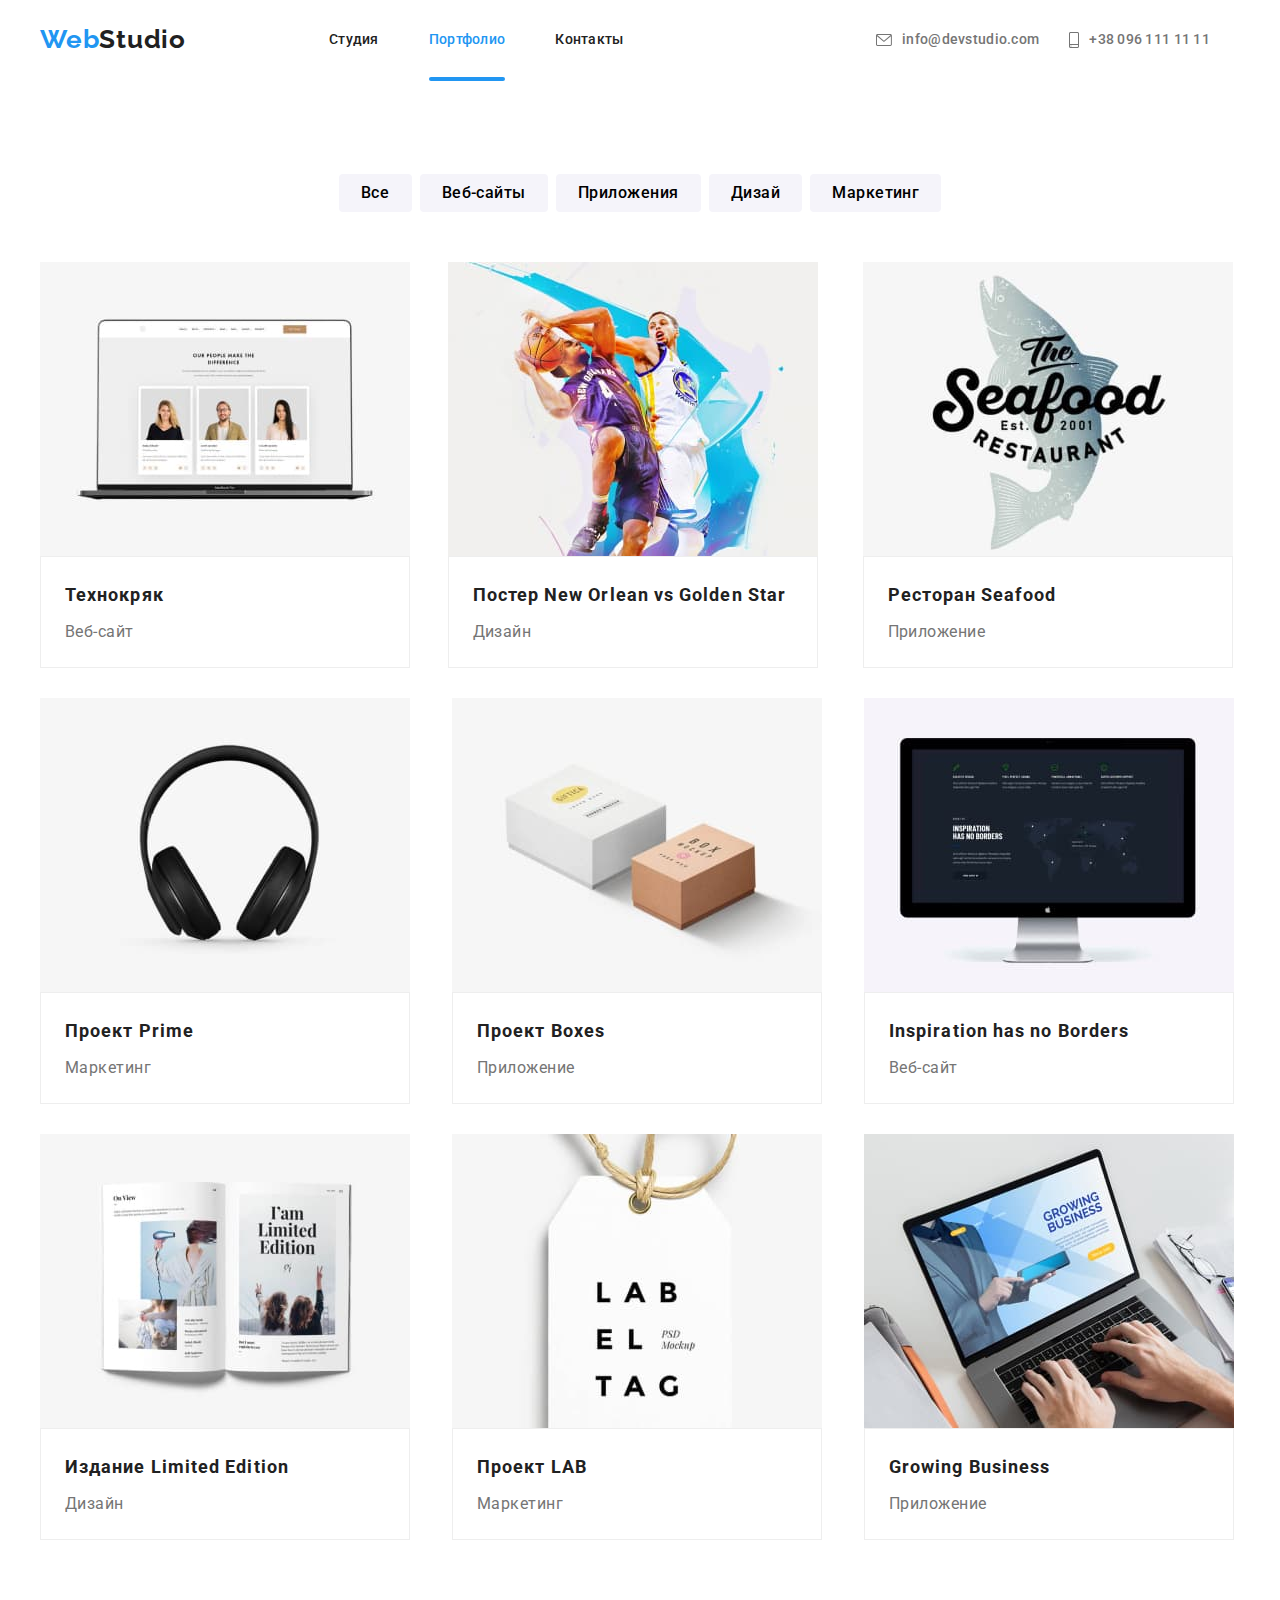
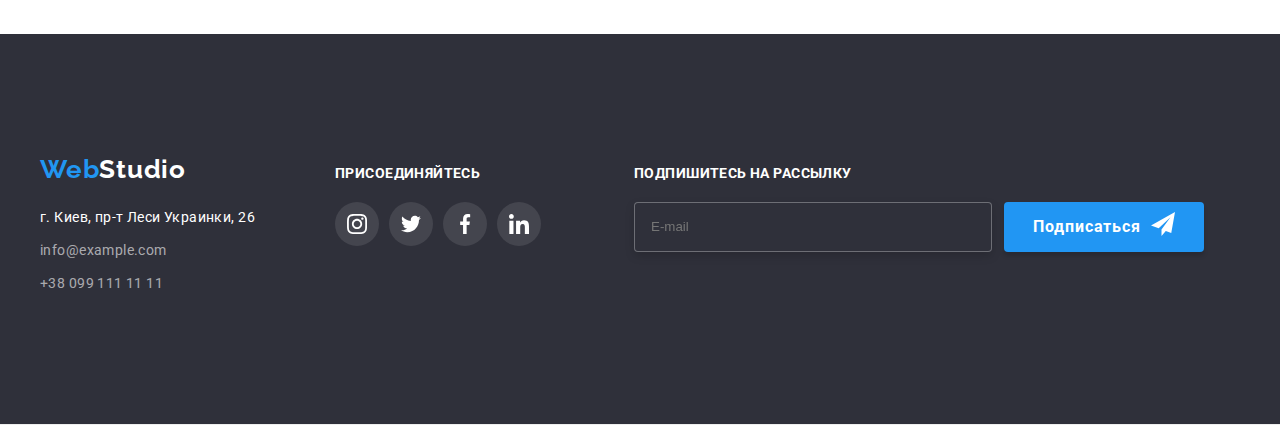
==== commit 9cbf8a61: "goit-markup-hw-07" ====
--- a/portfolio.html
+++ b/portfolio.html
@@ -14,7 +14,6 @@
     <link rel="stylesheet" href="https://cdnjs.cloudflare.com/ajax/libs/modern-normalize/1.1.0/modern-normalize.min.css"
         integrity="sha512-wpPYUAdjBVSE4KJnH1VR1HeZfpl1ub8YT/NKx4PuQ5NmX2tKuGu6U/JRp5y+Y8XG2tV+wKQpNHVUX03MfMFn9Q=="
         crossorigin="anonymous" referrerpolicy="no-referrer" />
-    <!---<link rel="stylesheet" href="./css/styles.css" />-->
     <link rel="stylesheet" href="./css/main.min.css" />
 </head>
 
@@ -53,7 +52,7 @@
                         </svg>+38 096 111 11 11
                     </a>
                 </li>
-            </ul>u
+            </ul>
         </div>
 
         <!-- Секция о всем на сайте-->
@@ -273,17 +272,16 @@
                         <address class="address">
                             <ul class="address-list list">
                                 <li class="address__item">
-                                    <a class="address__link address__link-address" href="">г. Киев, пр-т Леси Украинки,
+                                    <a class="address__link address__link--address" href="">г. Киев, пр-т Леси Украинки,
                                         26</a>
                                 </li>
                                 <li class="address__item">
-                                    <a class="address__link address__link-contact"
+                                    <a class="address__link address__link--contact"
                                         href="mailto:info@example.com">info@example.com</a>
                                 </li>
                                 <li class="address__item">
-                                    <a class="address__link address__link-contact" href="tel:+380991111111">+38 099 111
+                                    <a class="address__link address__link--contact" href="tel:+380991111111">+38 099 111
                                         11 11</a>
-
                                 </li>
                             </ul>
                         </address>
--- a/css/main.min.css
+++ b/css/main.min.css
@@ -1,2 +1,1008 @@
-p,h1,h2,h3,h4,h5,h6{margin:0}img{display:block}button{cursor:pointer}body{margin:0;font-family:Roboto, sans-serif;font-style:normal;font-size:14px;font-weight:400;line-height:1.71;letter-spacing:0.03em;color:#757575}.list{list-style:none}a{text-decoration:none}.section{padding:94px 0}ul{margin:0;padding:0}.container{width:1200px;padding-left:15px;padding-right:15px;margin:0 auto}.header{border-bottom:1px solid #ececec}.header__container{display:-webkit-box;display:-ms-flexbox;display:flex}.header__navigation{display:-webkit-box;display:-ms-flexbox;display:flex;-webkit-box-align:center;-ms-flex-align:center;align-items:center}.navi{display:-webkit-box;display:-ms-flexbox;display:flex;margin-left:93px}.navi__item{margin-left:50px}.navi__link{position:relative;font-weight:500;font-size:14px;line-height:1.14;letter-spacing:0.02em;padding-top:32px;padding-bottom:32px;display:-webkit-box;display:-ms-flexbox;display:flex;color:var(--primarytext-color);-webkit-transition:color 250ms cubic-bezier(0.4, 0, 0.2, 1);transition:color 250ms cubic-bezier(0.4, 0, 0.2, 1)}.navi__link:hover,.navi__link:focus{color:var(--accent-color)}.header__navigation .navi__link.current{color:var(--accent-color)}.navi__link.current::after{display:block;content:'';width:100%;height:4px;position:absolute;background-color:var(--accent-color);border-radius:2px;bottom:-1px}.navi__link.current::after:hover,.navi__link.current::after:focus{color:var(--accent-color)}.contacts{display:-webkit-box;display:-ms-flexbox;display:flex;margin-left:auto;padding-top:32px;padding-bottom:32px}.contact__link{font-weight:500;font-size:14px;line-height:1.14;margin-right:30px;letter-spacing:0.02em;color:var(--foreground-color);display:-webkit-box;display:-ms-flexbox;display:flex;-webkit-box-align:center;-ms-flex-align:center;align-items:center;-webkit-transition:color 250ms cubic-bezier(0.4, 0, 0.2, 1);transition:color 250ms cubic-bezier(0.4, 0, 0.2, 1)}.contact__link:hover,.contact__link:focus{color:var(--accent-color)}.contact__icon{margin-right:10px;fill:currentColor}.logo{font-family:Raleway;font-weight:bold;font-size:26px;line-height:1.19;text-decoration:none;letter-spacing:0.03em;padding-top:24px;padding-bottom:25px;text-decoration:none;color:var(--primarytext-color);-webkit-transition:color 250ms cubic-bezier(0.4, 0, 0.2, 1);transition:color 250ms cubic-bezier(0.4, 0, 0.2, 1)}.logo:hover,.logo:focus{color:var(--accent-color)}.logo-title{padding-top:24px;padding-bottom:25px;color:var(--accent-color)}.footer__logo{font-family:Raleway;font-size:26px;line-height:1.19;letter-spacing:0.03em;color:var(--primary-color);-webkit-transition:color 250ms cubic-bezier(0.4, 0, 0.2, 1);transition:color 250ms cubic-bezier(0.4, 0, 0.2, 1)}.footer__logo:hover,.footer__logo:focus{color:var(--accent-color)}.hero{background-color:#2f303a;text-align:center;max-width:1600px;height:600px;margin-left:auto;margin-right:auto;background-image:-webkit-gradient(linear, left top, right top, from(rgba(47,48,58,0.4)), to(rgba(47,48,58,0.4))),url(../images/overlay.jpg);background-image:linear-gradient(to right, rgba(47,48,58,0.4), rgba(47,48,58,0.4)),url(../images/overlay.jpg);background-repeat:no-repeat;background-position:center;background-size:cover}.hero__container{padding-top:200px;padding-bottom:200px}.hero__title{font-weight:900;font-size:44px;line-height:1.36;text-align:center;letter-spacing:0.06em;margin-top:0;margin-bottom:30px;text-transform:uppercase;color:var(--primary-color)}.modal-close{position:absolute;top:50%;left:50%;visibility:visible;min-width:528px;min-height:581px;background-color:var(--primary-color);-webkit-transform:translate(-50%, -50%) scale(1);transform:translate(-50%, -50%) scale(1);opacity:1;-webkit-transition:opacity 250ms cubic-bezier(0.4, 0, 0.2, 1),-webkit-transform 250ms cubic-bezier(0.4, 0, 0.2, 1);transition:opacity 250ms cubic-bezier(0.4, 0, 0.2, 1),-webkit-transform 250ms cubic-bezier(0.4, 0, 0.2, 1);transition:transform 250ms cubic-bezier(0.4, 0, 0.2, 1),opacity 250ms cubic-bezier(0.4, 0, 0.2, 1);transition:transform 250ms cubic-bezier(0.4, 0, 0.2, 1),opacity 250ms cubic-bezier(0.4, 0, 0.2, 1),-webkit-transform 250ms cubic-bezier(0.4, 0, 0.2, 1)}.modal{padding:40px 40px}.modal__text{font-style:normal;font-weight:bold;font-size:20px;line-height:1.15;margin-bottom:12px;text-align:center;letter-spacing:0.03em;color:var(--primarytext-color)}.hero__button{font-family:inherit;font-style:normal;font-weight:500;font-size:16px;line-height:1.87;letter-spacing:0.06em;padding:11px 32px;margin-left:auto;margin-right:auto;cursor:pointer;color:var(--primary-color);height:50px;background:#2196f3;border-radius:4px;border:transparent}.btn__close{position:absolute;top:8px;right:8px;display:-webkit-box;display:-ms-flexbox;display:flex;-webkit-box-align:center;-ms-flex-align:center;align-items:center;-webkit-box-pack:center;-ms-flex-pack:center;justify-content:center;width:30px;height:30px;border-radius:50%;border:1px solid rgba(0,0,0,0.1);background-color:var(--primary-color);cursor:pointer;-webkit-transition:fill 250ms cubic-bezier(0.4, 0, 0.2, 1);transition:fill 250ms cubic-bezier(0.4, 0, 0.2, 1)}.btn__close:hover{fill:var(--accent-color)}.but__sumbit{width:200px;height:50px;padding:10px 0;margin-left:12px;font-family:inherit;font-weight:bold;font-size:16px;line-height:1.87;letter-spacing:0.06em;color:#ffffff;display:-webkit-box;display:-ms-flexbox;display:flex;-webkit-box-pack:center;-ms-flex-pack:center;justify-content:center;cursor:pointer;background:#2196f3;-webkit-box-shadow:0px 4px 4px rgba(0,0,0,0.15);box-shadow:0px 4px 4px rgba(0,0,0,0.15);border-radius:4px;border:transparent;outline:none;-webkit-transition:background-color 250ms cubic-bezier(0.4, 0, 0.2, 1);transition:background-color 250ms cubic-bezier(0.4, 0, 0.2, 1)}.but__sumbit:hover,.but__sumbit:focus{background-color:#188ce8}.form__btn-sumbit{font-family:inherit;font-style:normal;font-weight:500;font-size:16px;line-height:1.87;letter-spacing:0.06em;height:50px;display:-webkit-box;display:-ms-flexbox;display:flex;text-align:center;padding:10px 55px;margin-left:auto;margin-right:auto;color:var(--primary-color);background:#2196f3;border-radius:4px;border:transparent;-webkit-transition:background-color 250ms cubic-bezier(0.4, 0, 0.2, 1);transition:background-color 250ms cubic-bezier(0.4, 0, 0.2, 1)}.form__btn-sumbit:hover,.form__btn-sumbit:focus{background-color:#188ce8}.secondary-list{display:-webkit-box;display:-ms-flexbox;display:flex;-webkit-box-pack:center;-ms-flex-pack:center;justify-content:center;margin-top:0;margin-bottom:50px}.secondary-list__item+.secondary-list__item{margin-left:8px}.secondary-list__button{font-family:inherit;font-style:normal;height:38px;font-weight:500;font-size:16px;line-height:1.62;letter-spacing:0.03em;padding:6px 22px;min-width:73px;border-radius:4px;background-color:#f5f4fa;border:transparent;cursor:pointer;background-color:#f5f4fa;-webkit-transition:color 250ms cubic-bezier(0.4, 0, 0.2, 1),background-color 250ms cubic-bezier(0.4, 0, 0.2, 1),-webkit-box-shadow 250ms cubic-bezier(0.4, 0, 0.2, 1);transition:color 250ms cubic-bezier(0.4, 0, 0.2, 1),background-color 250ms cubic-bezier(0.4, 0, 0.2, 1),-webkit-box-shadow 250ms cubic-bezier(0.4, 0, 0.2, 1);transition:color 250ms cubic-bezier(0.4, 0, 0.2, 1),background-color 250ms cubic-bezier(0.4, 0, 0.2, 1),box-shadow 250ms cubic-bezier(0.4, 0, 0.2, 1);transition:color 250ms cubic-bezier(0.4, 0, 0.2, 1),background-color 250ms cubic-bezier(0.4, 0, 0.2, 1),box-shadow 250ms cubic-bezier(0.4, 0, 0.2, 1),-webkit-box-shadow 250ms cubic-bezier(0.4, 0, 0.2, 1)}.secondary-list__button:hover,.secondary-list__button:focus,.secondary-list__button:active{color:var(--primary-color);background-color:var(--accent-color)}.backdrop{position:fixed;top:0;left:0;width:100%;height:100%;background-color:rgba(0,0,0,0.2);z-index:2;opacity:1;-webkit-transition:opacity 250ms cubic-bezier(0.4, 0, 0.2, 1);transition:opacity 250ms cubic-bezier(0.4, 0, 0.2, 1)}.backdrop.is-hidden{opacity:0;pointer-events:none}.backdrop.is-hidde .modal{-webkit-transform:translate(-50%, -50%) scale(1.1);transform:translate(-50%, -50%) scale(1.1);opacity:0}.form{margin-top:12px}.form-field{display:-webkit-box;display:-ms-flexbox;display:flex;-webkit-box-orient:vertical;-webkit-box-direction:normal;-ms-flex-direction:column;flex-direction:column;text-align:left;position:relative;margin-top:10px}.form-field label{font-size:12px;line-height:1.16;letter-spacing:0.01em;padding-bottom:4px;color:var(--foreground-color)}.form-field input{height:40px;padding-left:40px;border-radius:4px;border:1px solid rgba(33,33,33,0.2);-webkit-transition:border 250ms cubic-bezier(0.4, 0, 0.2, 1);transition:border 250ms cubic-bezier(0.4, 0, 0.2, 1)}.form-field input:hover,.form-field input:focus{outline:none;border:1px solid var(--accent-color)}.form-field input:hover{cursor:pointer}.form-field input:focus ~ .form-field__icon,.form-field input:hover ~ .form-field__icon{fill:var(--accent-color)}.form-field__icon{position:absolute;top:50%;margin-left:15px;width:18px;height:18px;color:#000000;-webkit-transition:fill 250ms cubic-bezier(0.4, 0, 0.2, 1);transition:fill 250ms cubic-bezier(0.4, 0, 0.2, 1)}textarea{resize:none;font-size:12px;line-height:1.16;letter-spacing:0.01em;padding-top:12px;color:rgba(117,117,117,0.5);-webkit-transition:border 250ms cubic-bezier(0.4, 0, 0.2, 1);transition:border 250ms cubic-bezier(0.4, 0, 0.2, 1)}textarea:hover,textarea:focus{outline:none;border:1px solid var(--accent-color);cursor:pointer}.form-field__comment{font-size:12px;line-height:1.16;letter-spacing:0.01em;padding:12px 16px;color:rgba(117,117,117,0.5);height:120px;border:1px solid rgba(33,33,33,0.2);border-radius:4px}.check-form{font-style:normal;font-weight:normal;font-size:14px;line-height:1.71;letter-spacing:0.03em;margin-top:20px;margin-bottom:30px;color:#757575}.check-form__condition{-webkit-text-decoration-line:underline;text-decoration-line:underline;color:#2196f3}.check-form__checkbox{position:absolute;width:1px;height:1px;margin:-1px;border:0;padding:0;clip:rect(0 0 0 0);overflow:hidden}.vector__icon{display:inline-block;margin-right:8px;width:16px;height:15px;border:2px solid #212121;border-radius:2px}.check-form__checkbox:checked+.vector__icon{background-color:var(--accent-color);background-image:url(../images/full-check.svg);border-color:var(--accent-color);background-size:contain;background-origin:border-box}.section{padding-top:94px;padding-bottom:94px}.section-no-padding{padding-top:94px;padding-bottom:0}.feature{display:-webkit-box;display:-ms-flexbox;display:flex;-webkit-box-pack:center;-ms-flex-pack:center;justify-content:center}.feature__item:not(:last-child){margin-right:30px}.feature__icons{display:-webkit-box;display:-ms-flexbox;display:flex;width:270px;height:120px;-webkit-box-pack:center;-ms-flex-pack:center;justify-content:center;-webkit-box-align:center;-ms-flex-align:center;align-items:center;background-color:#f5f4fa;border-radius:4px;margin-bottom:30px}.feature__title{font-size:14px;line-height:1.14;letter-spacing:0.03em;margin-bottom:10px;text-transform:uppercase;color:var(--primarytext-color)}.feature__text{font-size:14px;line-height:1.71;letter-spacing:0.03em;color:var(--foreground-color)}.info__title{font-size:36px;line-height:1.16;text-align:center;letter-spacing:0.03em;margin-bottom:50px;color:var(--primarytext-color)}.info{display:-webkit-box;display:-ms-flexbox;display:flex}.info__item:not(:first-child){margin-left:30px}.info__item{-webkit-box-pack:justify;-ms-flex-pack:justify;justify-content:space-between;width:370px;position:relative}.info__text{position:absolute;bottom:0;width:100%;padding:27px;line-height:1.14;font-weight:700;color:var(--primary-color);background-color:rgba(47,48,58,0.8);border-radius:0px 0px 4px 4px;text-transform:uppercase;text-align:center}.about__section{background:#f5f4fa}.about__title{font-style:normal;font-size:36px;line-height:1.16;text-align:center;letter-spacing:0.03em;margin-bottom:50px;-webkit-box-pack:justify;-ms-flex-pack:justify;justify-content:space-between;color:var(--primarytext-color)}.about{display:-webkit-box;display:-ms-flexbox;display:flex}.about .about__name{font-weight:500;font-size:16px;line-height:1.19;text-align:center;letter-spacing:0.03em;color:var(--primarytext-color)}.about .about__profession{font-size:16px;line-height:1.19;margin-top:10px}.about .about__name,.about .about__profession{text-align:center}.about .about__us{padding-top:30px;padding-bottom:30px}.about__item{background:#ffffff;-webkit-box-shadow:0px 1px 3px rgba(0,0,0,0.12),0px 1px 1px rgba(0,0,0,0.14),0px 2px 1px rgba(0,0,0,0.2);box-shadow:0px 1px 3px rgba(0,0,0,0.12),0px 1px 1px rgba(0,0,0,0.14),0px 2px 1px rgba(0,0,0,0.2);border-radius:0px 0px 4px 4px}.about__item:not(:first-child){margin-left:30px}.social-list{display:-webkit-box;display:-ms-flexbox;display:flex;-webkit-box-pack:center;-ms-flex-pack:center;justify-content:center;margin-top:16px}.social-list .social__item{margin-left:10px}.social__link{display:-webkit-box;display:-ms-flexbox;display:flex;width:44px;height:44px;border-radius:50%;-webkit-box-pack:center;-ms-flex-pack:center;justify-content:center;-webkit-box-align:center;-ms-flex-align:center;align-items:center;background-color:#ffffff;color:#afb1b8;-webkit-transition:color 250ms cubic-bezier(0.4, 0, 0.2, 1),background-color 250ms cubic-bezier(0.4, 0, 0.2, 1);transition:color 250ms cubic-bezier(0.4, 0, 0.2, 1),background-color 250ms cubic-bezier(0.4, 0, 0.2, 1)}.social__link:hover,.social__link:focus{color:#ffffff;background-color:var(--accent-color)}.social__icon{fill:currentColor}.clients{padding-top:94px;padding-bottom:94px}.clietns__title{font-style:normal;font-size:36px;line-height:1.16;text-align:center;letter-spacing:0.03em;color:var(--primarytext-color)}.client{display:-webkit-box;display:-ms-flexbox;display:flex;margin-top:50px}.client__item{width:170px;height:92px}.client__item:not(:first-child){margin-left:30px}.client__link{display:-webkit-box;display:-ms-flexbox;display:flex;width:100%;height:100%;-webkit-box-pack:center;-ms-flex-pack:center;justify-content:center;-webkit-box-align:center;-ms-flex-align:center;align-items:center;border:1px solid #afb1b8;border-radius:4px;color:var(--icon-color);-webkit-transition:color 250ms cubic-bezier(0.4, 0, 0.2, 1),border-color 250ms cubic-bezier(0.4, 0, 0.2, 1);transition:color 250ms cubic-bezier(0.4, 0, 0.2, 1),border-color 250ms cubic-bezier(0.4, 0, 0.2, 1)}.client__link:hover,.client__link:focus{color:var(--accent-color);border-color:var(--accent-color)}.client__icon{fill:currentColor}.grid{display:-webkit-box;display:-ms-flexbox;display:flex;-ms-flex-wrap:wrap;flex-wrap:wrap;-webkit-box-pack:justify;-ms-flex-pack:justify;justify-content:space-between;-ms-flex-preferred-size:inherit;flex-basis:inherit;margin-right:-30px;margin-bottom:-30px}.grid__item{width:370px;margin-right:30px;margin-bottom:30px}.grid__item:hover{-webkit-box-shadow:0px 1px 1px rgba(0,0,0,0.12),0px 4px 4px rgba(0,0,0,0.06),1px 4px 6px rgba(0,0,0,0.16);box-shadow:0px 1px 1px rgba(0,0,0,0.12),0px 4px 4px rgba(0,0,0,0.06),1px 4px 6px rgba(0,0,0,0.16)}.grid__link{display:block;-webkit-transition:0px 4px 4px rgba(0,0,0,0.06),1px 4px 6px rgba(0,0,0,0.16),-webkit-box-shadow 0px 1px 1px rgba(0,0,0,0.12);transition:0px 4px 4px rgba(0,0,0,0.06),1px 4px 6px rgba(0,0,0,0.16),-webkit-box-shadow 0px 1px 1px rgba(0,0,0,0.12);transition:box-shadow 0px 1px 1px rgba(0,0,0,0.12),0px 4px 4px rgba(0,0,0,0.06),1px 4px 6px rgba(0,0,0,0.16);transition:box-shadow 0px 1px 1px rgba(0,0,0,0.12),0px 4px 4px rgba(0,0,0,0.06),1px 4px 6px rgba(0,0,0,0.16),-webkit-box-shadow 0px 1px 1px rgba(0,0,0,0.12)}.grid__link:hover,.grid__link:focus{-webkit-box-shadow:0px 1px 1px rgba(0,0,0,0.12),0px 4px 4px rgba(0,0,0,0.06),1px 4px 6px rgba(0,0,0,0.16);box-shadow:0px 1px 1px rgba(0,0,0,0.12),0px 4px 4px rgba(0,0,0,0.06),1px 4px 6px rgba(0,0,0,0.16)}.grid__link:hover .grid-overlay,.grid__link:focus .grid-overlay{opacity:1;-webkit-transform:translateY(0);transform:translateY(0)}.grid__thumb{position:relative;overflow:hidden}.grid-overlay{position:absolute;top:0;left:0;width:100%;height:100%;background-color:rgba(33,150,243,0.9);padding:63px 24px;-webkit-transform:translateY(100%);transform:translateY(100%);opacity:0;-webkit-transition:opacity 250ms cubic-bezier(0.4, 0, 0.2, 1),-webkit-transform 250ms cubic-bezier(0.4, 0, 0.2, 1);transition:opacity 250ms cubic-bezier(0.4, 0, 0.2, 1),-webkit-transform 250ms cubic-bezier(0.4, 0, 0.2, 1);transition:transform 250ms cubic-bezier(0.4, 0, 0.2, 1),opacity 250ms cubic-bezier(0.4, 0, 0.2, 1);transition:transform 250ms cubic-bezier(0.4, 0, 0.2, 1),opacity 250ms cubic-bezier(0.4, 0, 0.2, 1),-webkit-transform 250ms cubic-bezier(0.4, 0, 0.2, 1)}.grid__overlay-text{margin:0;font-size:18px;line-height:1.55;color:var(--primary-color)}.grid-website{padding-top:20px;padding-bottom:20px;border:1px solid #eeeeee;padding-right:24px;padding-left:24px;background:var(--primary-color);border:1px solid #eeeeee;-webkit-box-sizing:border-box;box-sizing:border-box}.grid-website__title{font-weight:700;font-size:18px;line-height:2;letter-spacing:0.06em;margin-bottom:4px;color:var(--primarytext-color)}.grid-website__text{font-weight:normal;font-size:16px;line-height:1.87;letter-spacing:0.03em;color:var(--foreground-color)}.footer{padding-top:60px;padding-bottom:60px;background-color:#2f303a}.footer__container{display:-webkit-box;display:-ms-flexbox;display:flex}.address__item .address__link-address{font-style:normal;font-weight:normal;font-size:14px;line-height:1.71;letter-spacing:0.03em;margin-top:20px;color:var(--primary-color);-webkit-transition:color 250ms cubic-bezier(0.4, 0, 0.2, 1);transition:color 250ms cubic-bezier(0.4, 0, 0.2, 1)}.address{margin-top:20px}.address__item{margin-bottom:9px}.address__link{font-style:normal;font-size:14px;line-height:1.71;letter-spacing:0.03em;margin-top:20px;color:var(--background-color);-webkit-transition:color 250ms cubic-bezier(0.4, 0, 0.2, 1);transition:color 250ms cubic-bezier(0.4, 0, 0.2, 1)}.address__item .address__link-contact{color:var(--background-color)}.address__link .address__link-address{color:var(--primary-color);text-decoration:none;-webkit-transition:color 250ms cubic-bezier(0.4, 0, 0.2, 1);transition:color 250ms cubic-bezier(0.4, 0, 0.2, 1)}.address__link:hover,.address__link:focus{color:var(--accent-color);-webkit-transition:color 250ms cubic-bezier(0.4, 0, 0.2, 1);transition:color 250ms cubic-bezier(0.4, 0, 0.2, 1)}.networks{padding-top:72px;padding-bottom:100px;margin-left:70px}.network__title{text-transform:uppercase;font-weight:700;line-height:1.14;color:var(--primary-color);margin-left:10px;margin-bottom:20px}.network{display:-webkit-box;display:-ms-flexbox;display:flex}.network__link{display:-webkit-box;display:-ms-flexbox;display:flex;-webkit-box-align:center;-ms-flex-align:center;align-items:center;width:44px;height:44px;border-radius:50%;-webkit-box-pack:center;-ms-flex-pack:center;justify-content:center;fill:currentColor;background-color:rgba(255,255,255,0.1);color:var(--primary-color);-webkit-transition:background-color 250ms cubic-bezier(0.4, 0, 0.2, 1);transition:background-color 250ms cubic-bezier(0.4, 0, 0.2, 1)}.network__link{margin-left:10px}.network__link:hover,.network__link:focus{background-color:var(--accent-color)}.sends{padding-top:72px;padding-bottom:100px;width:570px;margin-left:93px}.send__form{display:-webkit-box;display:-ms-flexbox;display:flex;margin-top:12px}.send__text{font-weight:700;font-size:14px;line-height:1.14;letter-spacing:0.03em;margin-bottom:20px;display:-webkit-box;display:-ms-flexbox;display:flex;text-transform:uppercase;color:#ffffff}.send__form input{padding-left:16px;width:358px;height:50px;background-color:#2f303a;border:1px solid rgba(255,255,255,0.3);-webkit-box-sizing:border-box;box-sizing:border-box;-webkit-filter:drop-shadow(0px 4px 4px rgba(0,0,0,0.15));filter:drop-shadow(0px 4px 4px rgba(0,0,0,0.15));border-radius:4px;color:rgba(255,255,255,0.6)}.send__form input:hover,.send__form input:focus{outline:none;border:1px solid var(--accent-color)}.send__icon{width:24px;height:24px;margin-left:10px}
-/*# sourceMappingURL=main.min.css.map */+p,
+h1,
+h2,
+h3,
+h4,
+h5,
+h6 {
+  margin: 0;
+}
+img {
+  display: block;
+}
+button {
+  cursor: pointer;
+}
+body {
+  margin: 0;
+  font-family: Roboto, sans-serif;
+  font-style: normal;
+  font-size: 14px;
+  font-weight: 400;
+  line-height: 1.71;
+  letter-spacing: 0.03em;
+  color: #757575;
+}
+.list {
+  list-style: none;
+}
+a {
+  text-decoration: none;
+}
+.section {
+  padding: 94px 0;
+}
+ul {
+  margin: 0;
+  padding: 0;
+}
+.container {
+  width: 1200px;
+  padding-left: 15px;
+  padding-right: 15px;
+  margin: 0 auto;
+}
+.header__navigation {
+  display: -webkit-box;
+  display: -ms-flexbox;
+  display: flex;
+  -webkit-box-align: center;
+  -ms-flex-align: center;
+  align-items: center;
+}
+.navi {
+  display: -webkit-box;
+  display: -ms-flexbox;
+  display: flex;
+  margin-left: 93px;
+}
+.navi__item {
+  margin-left: 50px;
+}
+.navi__item .navi__link {
+  -webkit-transition: color 250ms cubic-bezier(0.4, 0, 0.2, 1);
+  transition: color 250ms cubic-bezier(0.4, 0, 0.2, 1);
+}
+.navi__link {
+  font-weight: 500;
+  font-size: 14px;
+  line-height: 1.14;
+  letter-spacing: 0.02em;
+  padding-top: 32px;
+  padding-bottom: 32px;
+  display: -webkit-box;
+  display: -ms-flexbox;
+  display: flex;
+  color: #212121;
+}
+.navi__link:hover,
+.navi__link:focus {
+  color: #2196f2;
+}
+.header__navigation .navi__link:hover {
+  color: #2196f2;
+}
+.header__navigation .navi__link.current {
+  color: #2196f2;
+}
+.navi__link {
+  position: relative;
+}
+.navi__link.current::after {
+  display: block;
+  content: '';
+  width: 100%;
+  height: 4px;
+  position: absolute;
+  background-color: #2196f2;
+  border-radius: 2px;
+  bottom: -1px;
+}
+.contacts {
+  display: -webkit-box;
+  display: -ms-flexbox;
+  display: flex;
+  margin-left: auto;
+  padding-top: 32px;
+  padding-bottom: 32px;
+}
+.contact__link {
+  display: -webkit-box;
+  display: -ms-flexbox;
+  display: flex;
+  -webkit-box-align: center;
+  -ms-flex-align: center;
+  align-items: center;
+  -webkit-transition: color 250ms cubic-bezier(0.4, 0, 0.2, 1);
+  transition: color 250ms cubic-bezier(0.4, 0, 0.2, 1);
+}
+.contact__link {
+  font-weight: 500;
+  font-size: 14px;
+  line-height: 1.14;
+  margin-right: 30px;
+  letter-spacing: 0.02em;
+  color: #757575;
+}
+.contact__link:hover,
+.contact__link:focus {
+  color: #2196f2;
+}
+.contact__icon {
+  margin-right: 10px;
+  fill: currentColor;
+}
+.header {
+  border-bottom: 1px solid #eee;
+}
+.header__container {
+  display: -webkit-box;
+  display: -ms-flexbox;
+  display: flex;
+}
+.logo {
+  font-family: Raleway;
+  font-weight: bold;
+  font-size: 26px;
+  line-height: 1.19;
+  text-decoration: none;
+  letter-spacing: 0.03em;
+  padding-top: 24px;
+  padding-bottom: 25px;
+  text-decoration: none;
+  color: #212121;
+  -webkit-transition: color 250ms cubic-bezier(0.4, 0, 0.2, 1);
+  transition: color 250ms cubic-bezier(0.4, 0, 0.2, 1);
+}
+.logo-title {
+  padding-top: 24px;
+  padding-bottom: 25px;
+  color: #2196f2;
+}
+.header__logo:hover,
+.header__logo:focus {
+  color: #2196f2;
+}
+.footer {
+  padding-top: 60px;
+  padding-bottom: 60px;
+  background-color: #2f303a;
+}
+.footer__container {
+  display: -webkit-box;
+  display: -ms-flexbox;
+  display: flex;
+}
+.footer__logo {
+  font-family: Raleway;
+  font-size: 26px;
+  line-height: 1.19;
+  letter-spacing: 0.03em;
+  color: #fff;
+  -webkit-transition: color 250ms cubic-bezier(0.4, 0, 0.2, 1);
+  transition: color 250ms cubic-bezier(0.4, 0, 0.2, 1);
+}
+.footer__logo:hover,
+.footer__logo:focus {
+  color: #2196f2;
+}
+.hero {
+  background-color: #2f303a;
+  text-align: center;
+  max-width: 1600px;
+  height: 600px;
+  margin-left: auto;
+  margin-right: auto;
+  background-image: -webkit-gradient(
+      linear,
+      left top,
+      right top,
+      from(rgba(47, 48, 58, 0.4)),
+      to(rgba(47, 48, 58, 0.4))
+    ),
+    url(../images/overlay.jpg);
+  background-image: linear-gradient(to right, rgba(47, 48, 58, 0.4), rgba(47, 48, 58, 0.4)),
+    url(../images/overlay.jpg);
+  background-repeat: no-repeat;
+  background-position: center;
+  background-size: cover;
+}
+.hero__container {
+  padding-top: 200px;
+  padding-bottom: 200px;
+}
+.hero__title {
+  font-weight: 900;
+  font-size: 44px;
+  line-height: 1.36;
+  text-align: center;
+  letter-spacing: 0.06em;
+  margin-top: 0;
+  margin-bottom: 30px;
+  text-transform: uppercase;
+  color: #fff;
+}
+.modal {
+  padding: 40px 40px;
+}
+.modal__text {
+  font-style: normal;
+  font-weight: bold;
+  font-size: 20px;
+  line-height: 1.15;
+  margin-bottom: 12px;
+  text-align: center;
+  letter-spacing: 0.03em;
+  color: #212121;
+}
+.hero__button {
+  font-family: inherit;
+  font-style: normal;
+  font-weight: 500;
+  font-size: 16px;
+  line-height: 1.87;
+  letter-spacing: 0.06em;
+  padding: 11px 32px;
+  margin-left: auto;
+  margin-right: auto;
+  cursor: pointer;
+  color: #fff;
+  height: 50px;
+  background: #2196f3;
+  border-radius: 4px;
+  border: transparent;
+}
+.modal-close {
+  position: absolute;
+  top: 50%;
+  left: 50%;
+  visibility: visible;
+  min-width: 528px;
+  min-height: 581px;
+  background-color: #fff;
+  -webkit-transform: translate(-50%, -50%) scale(1);
+  transform: translate(-50%, -50%) scale(1);
+  opacity: 1;
+  -webkit-transition: opacity 250ms cubic-bezier(0.4, 0, 0.2, 1),
+    -webkit-transform 250ms cubic-bezier(0.4, 0, 0.2, 1);
+  transition: opacity 250ms cubic-bezier(0.4, 0, 0.2, 1),
+    -webkit-transform 250ms cubic-bezier(0.4, 0, 0.2, 1);
+  transition: transform 250ms cubic-bezier(0.4, 0, 0.2, 1),
+    opacity 250ms cubic-bezier(0.4, 0, 0.2, 1);
+  transition: transform 250ms cubic-bezier(0.4, 0, 0.2, 1),
+    opacity 250ms cubic-bezier(0.4, 0, 0.2, 1), -webkit-transform 250ms cubic-bezier(0.4, 0, 0.2, 1);
+}
+.btn__close {
+  position: absolute;
+  top: 8px;
+  right: 8px;
+  display: -webkit-box;
+  display: -ms-flexbox;
+  display: flex;
+  -webkit-box-align: center;
+  -ms-flex-align: center;
+  align-items: center;
+  -webkit-box-pack: center;
+  -ms-flex-pack: center;
+  justify-content: center;
+  width: 30px;
+  height: 30px;
+  border-radius: 50%;
+  border: 1px solid rgba(0, 0, 0, 0.1);
+  background-color: #fff;
+  cursor: pointer;
+  -webkit-transition: fill 250ms cubic-bezier(0.4, 0, 0.2, 1);
+  transition: fill 250ms cubic-bezier(0.4, 0, 0.2, 1);
+}
+.btn__close:hover {
+  fill: #2196f2;
+}
+.form__btn-sumbit {
+  font-family: inherit;
+  font-style: normal;
+  font-weight: 500;
+  font-size: 16px;
+  line-height: 1.87;
+  letter-spacing: 0.06em;
+  height: 50px;
+  display: -webkit-box;
+  display: -ms-flexbox;
+  display: flex;
+  text-align: center;
+  padding: 10px 55px;
+  margin-left: auto;
+  margin-right: auto;
+  color: #fff;
+  background: #2196f3;
+  border-radius: 4px;
+  border: transparent;
+  -webkit-transition: background-color 250ms cubic-bezier(0.4, 0, 0.2, 1);
+  transition: background-color 250ms cubic-bezier(0.4, 0, 0.2, 1);
+}
+.form__btn-sumbit:hover,
+.form__btn-sumbit:focus {
+  background-color: #188ce8;
+}
+.but__sumbit {
+  width: 200px;
+  height: 50px;
+  padding: 10px 0;
+  margin-left: 12px;
+  font-family: inherit;
+  font-weight: bold;
+  font-size: 16px;
+  line-height: 1.87;
+  letter-spacing: 0.06em;
+  color: #fff;
+  display: -webkit-box;
+  display: -ms-flexbox;
+  display: flex;
+  -webkit-box-pack: center;
+  -ms-flex-pack: center;
+  justify-content: center;
+  cursor: pointer;
+  background: #2196f3;
+  -webkit-box-shadow: 0px 4px 4px rgba(0, 0, 0, 0.15);
+  box-shadow: 0px 4px 4px rgba(0, 0, 0, 0.15);
+  border-radius: 4px;
+  border: transparent;
+  outline: none;
+  -webkit-transition: background-color 250ms cubic-bezier(0.4, 0, 0.2, 1);
+  transition: background-color 250ms cubic-bezier(0.4, 0, 0.2, 1);
+}
+.but__sumbit:hover,
+.but__sumbit:focus {
+  background-color: #188ce8;
+}
+.secondary-list {
+  display: -webkit-box;
+  display: -ms-flexbox;
+  display: flex;
+  -webkit-box-pack: center;
+  -ms-flex-pack: center;
+  justify-content: center;
+  margin-top: 0;
+  margin-bottom: 50px;
+}
+.secondary-list__item + .secondary-list__item {
+  margin-left: 8px;
+}
+.secondary-list__button {
+  font-family: inherit;
+  font-style: normal;
+  height: 38px;
+  font-weight: 500;
+  font-size: 16px;
+  line-height: 1.62;
+  letter-spacing: 0.03em;
+  padding: 6px 22px;
+  min-width: 73px;
+  border-radius: 4px;
+  background-color: #f5f4fa;
+  border: transparent;
+  cursor: pointer;
+  background-color: #f5f4fa;
+  background-color: #f5f4fa;
+
+  transition: color 250ms cubic-bezier(0.4, 0, 0.2, 1),
+    background-color 250ms cubic-bezier(0.4, 0, 0.2, 1),
+    box-shadow 250ms cubic-bezier(0.4, 0, 0.2, 1);
+}
+.secondary-list__button:hover,
+.secondary-list__button:focus,
+.secondary-list__button:active {
+  color: #fff;
+  background-color: #2196f2;
+}
+.backdrop {
+  position: fixed;
+  top: 0;
+  left: 0;
+  width: 100%;
+  height: 100%;
+  background-color: rgba(0, 0, 0, 0.2);
+  z-index: 2;
+  opacity: 1;
+  -webkit-transition: opacity 250ms cubic-bezier(0.4, 0, 0.2, 1);
+  transition: opacity 250ms cubic-bezier(0.4, 0, 0.2, 1);
+}
+.backdrop.is-hidden {
+  opacity: 0;
+  pointer-events: none;
+}
+.backdrop.is-hidde .modal {
+  -webkit-transform: translate(-50%, -50%) scale(1.1);
+  transform: translate(-50%, -50%) scale(1.1);
+  opacity: 0;
+}
+.form {
+  margin-top: 12px;
+}
+.form-field {
+  display: -webkit-box;
+  display: -ms-flexbox;
+  display: flex;
+  -webkit-box-orient: vertical;
+  -webkit-box-direction: normal;
+  -ms-flex-direction: column;
+  flex-direction: column;
+  text-align: left;
+  position: relative;
+  margin-top: 10px;
+}
+.form-field label {
+  font-size: 12px;
+  line-height: 1.16;
+  letter-spacing: 0.01em;
+  padding-bottom: 4px;
+  color: #757575;
+}
+.form-field input {
+  height: 40px;
+  padding-left: 40px;
+  border-radius: 4px;
+  border: 1px solid rgba(33, 33, 33, 0.2);
+  -webkit-transition: border 250ms cubic-bezier(0.4, 0, 0.2, 1);
+  transition: border 250ms cubic-bezier(0.4, 0, 0.2, 1);
+}
+.form-field input:hover,
+.form-field input:focus {
+  outline: none;
+  border: 1px solid #2196f2;
+}
+.form-field input:hover {
+  cursor: pointer;
+}
+.form-field input:focus ~ .form-field__icon,
+.form-field input:hover ~ .form-field__icon {
+  fill: #2196f2;
+}
+.form-field__icon {
+  position: absolute;
+  top: 50%;
+  margin-left: 15px;
+  width: 18px;
+  height: 18px;
+  color: #000;
+  -webkit-transition: fill 250ms cubic-bezier(0.4, 0, 0.2, 1);
+  transition: fill 250ms cubic-bezier(0.4, 0, 0.2, 1);
+}
+textarea {
+  resize: none;
+  font-size: 12px;
+  line-height: 1.16;
+  letter-spacing: 0.01em;
+  padding-top: 12px;
+  color: rgba(117, 117, 117, 0.5);
+  -webkit-transition: border 250ms cubic-bezier(0.4, 0, 0.2, 1);
+  transition: border 250ms cubic-bezier(0.4, 0, 0.2, 1);
+}
+textarea:hover,
+textarea:focus {
+  outline: none;
+  border: 1px solid #2196f2;
+  cursor: pointer;
+}
+.form-field__comment {
+  font-size: 12px;
+  line-height: 1.16;
+  letter-spacing: 0.01em;
+  padding: 12px 16px;
+  color: rgba(117, 117, 117, 0.5);
+  height: 120px;
+  border: 1px solid rgba(33, 33, 33, 0.2);
+  border-radius: 4px;
+}
+.check-form {
+  font-style: normal;
+  font-weight: normal;
+  font-size: 14px;
+  line-height: 1.71;
+  letter-spacing: 0.03em;
+  margin-top: 20px;
+  margin-bottom: 30px;
+  color: #757575;
+}
+.check-form__condition {
+  -webkit-text-decoration-line: underline;
+  text-decoration-line: underline;
+  color: #2196f3;
+}
+.check-form__checkbox {
+  position: absolute;
+  width: 1px;
+  height: 1px;
+  margin: -1px;
+  border: 0;
+  padding: 0;
+  clip: rect(0 0 0 0);
+  overflow: hidden;
+}
+.check-form__checkbox:checked + .vector__icon {
+  background-color: #2196f2;
+  background-image: url(../images/full-check.svg);
+  border-color: #2196f2;
+  background-size: contain;
+  background-origin: border-box;
+}
+.vector__icon {
+  display: inline-block;
+  margin-right: 8px;
+  width: 16px;
+  height: 15px;
+  color: #212121;
+  border: 2px solid;
+  border-radius: 2px;
+}
+.section {
+  padding-top: 94px;
+  padding-bottom: 94px;
+}
+.section-no-padding {
+  padding-top: 94px;
+  padding-bottom: 0;
+}
+.feature {
+  display: -webkit-box;
+  display: -ms-flexbox;
+  display: flex;
+  -webkit-box-pack: center;
+  -ms-flex-pack: center;
+  justify-content: center;
+}
+.feature__item:not(:last-child) {
+  margin-right: 30px;
+}
+.feature__icons {
+  display: -webkit-box;
+  display: -ms-flexbox;
+  display: flex;
+  width: 270px;
+  height: 120px;
+  -webkit-box-pack: center;
+  -ms-flex-pack: center;
+  justify-content: center;
+  -webkit-box-align: center;
+  -ms-flex-align: center;
+  align-items: center;
+  background-color: #f5f4fa;
+  border-radius: 4px;
+  margin-bottom: 30px;
+}
+.feature__title {
+  font-size: 14px;
+  line-height: 1.14;
+  letter-spacing: 0.03em;
+  margin-bottom: 10px;
+  text-transform: uppercase;
+  color: #212121;
+}
+.feature__text {
+  font-size: 14px;
+  line-height: 1.71;
+  letter-spacing: 0.03em;
+  color: #757575;
+}
+.info__title {
+  font-size: 36px;
+  line-height: 1.16;
+  text-align: center;
+  letter-spacing: 0.03em;
+  margin-bottom: 50px;
+  color: #212121;
+}
+.info {
+  display: -webkit-box;
+  display: -ms-flexbox;
+  display: flex;
+}
+.info__item:not(:first-child) {
+  margin-left: 30px;
+}
+.info__item {
+  -webkit-box-pack: justify;
+  -ms-flex-pack: justify;
+  justify-content: space-between;
+  width: 370px;
+  position: relative;
+}
+.info__text {
+  position: absolute;
+  bottom: 0;
+  width: 100%;
+  padding: 27px;
+  line-height: 1.14;
+  font-weight: 700;
+  color: #fff;
+  background-color: rgba(47, 48, 58, 0.8);
+  border-radius: 0px 0px 4px 4px;
+  text-transform: uppercase;
+  text-align: center;
+}
+.about__section {
+  background: #f5f4fa;
+}
+.about__title {
+  font-style: normal;
+  font-size: 36px;
+  line-height: 1.16;
+  text-align: center;
+  letter-spacing: 0.03em;
+  margin-bottom: 50px;
+  -webkit-box-pack: justify;
+  -ms-flex-pack: justify;
+  justify-content: space-between;
+  color: #212121;
+}
+.about {
+  display: -webkit-box;
+  display: -ms-flexbox;
+  display: flex;
+}
+.about .about__name {
+  font-weight: 500;
+  font-size: 16px;
+  line-height: 1.19;
+  text-align: center;
+  letter-spacing: 0.03em;
+  color: #212121;
+}
+.about .about__profession {
+  font-size: 16px;
+  line-height: 1.19;
+  margin-top: 10px;
+}
+.about__item {
+  background: #fff;
+  -webkit-box-shadow: 0px 1px 3px rgba(0, 0, 0, 0.12), 0px 1px 1px rgba(0, 0, 0, 0.14),
+    0px 2px 1px rgba(0, 0, 0, 0.2);
+  box-shadow: 0px 1px 3px rgba(0, 0, 0, 0.12), 0px 1px 1px rgba(0, 0, 0, 0.14),
+    0px 2px 1px rgba(0, 0, 0, 0.2);
+  border-radius: 0px 0px 4px 4px;
+}
+.about__item:not(:first-child) {
+  margin-left: 30px;
+}
+.about .about__name,
+.about .about__profession {
+  text-align: center;
+}
+.about .about__us {
+  padding-top: 30px;
+  padding-bottom: 30px;
+}
+.social-list {
+  display: -webkit-box;
+  display: -ms-flexbox;
+  display: flex;
+  -webkit-box-pack: center;
+  -ms-flex-pack: center;
+  justify-content: center;
+  margin-top: 16px;
+}
+.social-list .social__item {
+  margin-left: 10px;
+}
+.social__link {
+  display: -webkit-box;
+  display: -ms-flexbox;
+  display: flex;
+  width: 44px;
+  height: 44px;
+  border-radius: 50%;
+  -webkit-box-pack: center;
+  -ms-flex-pack: center;
+  justify-content: center;
+  -webkit-box-align: center;
+  -ms-flex-align: center;
+  align-items: center;
+  background-color: #fff;
+  color: #afb1b8;
+  -webkit-transition: color 250ms cubic-bezier(0.4, 0, 0.2, 1),
+    background-color 250ms cubic-bezier(0.4, 0, 0.2, 1);
+  transition: color 250ms cubic-bezier(0.4, 0, 0.2, 1),
+    background-color 250ms cubic-bezier(0.4, 0, 0.2, 1);
+}
+.social__icon {
+  fill: currentColor;
+}
+.social__link:hover,
+.social__link:focus {
+  color: #fff;
+  background-color: #2196f2;
+}
+.clients {
+  padding-top: 94px;
+  padding-bottom: 94px;
+}
+.clietns__title {
+  font-style: normal;
+  font-size: 36px;
+  line-height: 1.16;
+  text-align: center;
+  letter-spacing: 0.03em;
+  color: #212121;
+}
+.client {
+  display: -webkit-box;
+  display: -ms-flexbox;
+  display: flex;
+  margin-top: 50px;
+}
+.client__item {
+  width: 170px;
+  height: 92px;
+}
+.client__item:not(:first-child) {
+  margin-left: 30px;
+}
+.client__link {
+  display: -webkit-box;
+  display: -ms-flexbox;
+  display: flex;
+  width: 100%;
+  height: 100%;
+  -webkit-box-pack: center;
+  -ms-flex-pack: center;
+  justify-content: center;
+  -webkit-box-align: center;
+  -ms-flex-align: center;
+  align-items: center;
+  border: 1px solid #afb1b8;
+  border-radius: 4px;
+  color: #afb1b8;
+  -webkit-transition: color 250ms cubic-bezier(0.4, 0, 0.2, 1),
+    border-color 250ms cubic-bezier(0.4, 0, 0.2, 1);
+  transition: color 250ms cubic-bezier(0.4, 0, 0.2, 1),
+    border-color 250ms cubic-bezier(0.4, 0, 0.2, 1);
+}
+.client__icon {
+  fill: currentColor;
+}
+.client__link:hover,
+.client__link:focus {
+  color: #2196f2;
+  border-color: #2196f2;
+}
+.grid {
+  display: -webkit-box;
+  display: -ms-flexbox;
+  display: flex;
+  -ms-flex-wrap: wrap;
+  flex-wrap: wrap;
+  -webkit-box-pack: justify;
+  -ms-flex-pack: justify;
+  justify-content: space-between;
+  -ms-flex-preferred-size: inherit;
+  flex-basis: inherit;
+  margin-right: -30px;
+  margin-bottom: -30px;
+}
+.grid__item:hover {
+  -webkit-box-shadow: 0px 1px 1px rgba(0, 0, 0, 0.12), 0px 4px 4px rgba(0, 0, 0, 0.06),
+    1px 4px 6px rgba(0, 0, 0, 0.16);
+  box-shadow: 0px 1px 1px rgba(0, 0, 0, 0.12), 0px 4px 4px rgba(0, 0, 0, 0.06),
+    1px 4px 6px rgba(0, 0, 0, 0.16);
+}
+.grid__item {
+  width: 370px;
+  margin-right: 30px;
+  margin-bottom: 30px;
+}
+.grid .grid__link {
+  display: block;
+}
+.grid__link {
+  display: block;
+  -webkit-transition: 0px 4px 4px rgba(0, 0, 0, 0.06), 1px 4px 6px rgba(0, 0, 0, 0.16),
+    -webkit-box-shadow 0px 1px 1px rgba(0, 0, 0, 0.12);
+  transition: 0px 4px 4px rgba(0, 0, 0, 0.06), 1px 4px 6px rgba(0, 0, 0, 0.16),
+    -webkit-box-shadow 0px 1px 1px rgba(0, 0, 0, 0.12);
+  transition: box-shadow 0px 1px 1px rgba(0, 0, 0, 0.12), 0px 4px 4px rgba(0, 0, 0, 0.06),
+    1px 4px 6px rgba(0, 0, 0, 0.16);
+  transition: box-shadow 0px 1px 1px rgba(0, 0, 0, 0.12), 0px 4px 4px rgba(0, 0, 0, 0.06),
+    1px 4px 6px rgba(0, 0, 0, 0.16), -webkit-box-shadow 0px 1px 1px rgba(0, 0, 0, 0.12);
+}
+.grid__link:hover,
+.grid__link:focus {
+  -webkit-box-shadow: 0px 1px 1px rgba(0, 0, 0, 0.12), 0px 4px 4px rgba(0, 0, 0, 0.06),
+    1px 4px 6px rgba(0, 0, 0, 0.16);
+  box-shadow: 0px 1px 1px rgba(0, 0, 0, 0.12), 0px 4px 4px rgba(0, 0, 0, 0.06),
+    1px 4px 6px rgba(0, 0, 0, 0.16);
+}
+.grid__thumb {
+  position: relative;
+  overflow: hidden;
+}
+.grid-overlay {
+  position: absolute;
+  top: 0;
+  left: 0;
+  width: 100%;
+  height: 100%;
+  background-color: rgba(33, 150, 243, 0.9);
+  padding: 63px 24px;
+  -webkit-transform: translateY(100%);
+  transform: translateY(100%);
+  opacity: 0;
+  -webkit-transition: opacity 250ms cubic-bezier(0.4, 0, 0.2, 1),
+    -webkit-transform 250ms cubic-bezier(0.4, 0, 0.2, 1);
+  transition: opacity 250ms cubic-bezier(0.4, 0, 0.2, 1),
+    -webkit-transform 250ms cubic-bezier(0.4, 0, 0.2, 1);
+  transition: transform 250ms cubic-bezier(0.4, 0, 0.2, 1),
+    opacity 250ms cubic-bezier(0.4, 0, 0.2, 1);
+  transition: transform 250ms cubic-bezier(0.4, 0, 0.2, 1),
+    opacity 250ms cubic-bezier(0.4, 0, 0.2, 1), -webkit-transform 250ms cubic-bezier(0.4, 0, 0.2, 1);
+}
+.grid__overlay-text {
+  margin: 0;
+  font-size: 18px;
+  line-height: 1.55;
+  color: #fff;
+}
+.grid__link:hover .grid-overlay,
+.grid__link:focus .grid-overlay {
+  opacity: 1;
+  -webkit-transform: translateY(0);
+  transform: translateY(0);
+}
+.grid-website {
+  padding-top: 20px;
+  padding-bottom: 20px;
+  border: 1px solid #eee;
+  padding-right: 24px;
+  padding-left: 24px;
+  background: #fff;
+  border: 1px solid #eee;
+  -webkit-box-sizing: border-box;
+  box-sizing: border-box;
+}
+.grid-website__title {
+  font-weight: 700;
+  font-size: 18px;
+  line-height: 2;
+  letter-spacing: 0.06em;
+  margin-bottom: 4px;
+  color: #212121;
+}
+.grid-website__text {
+  font-weight: normal;
+  font-size: 16px;
+  line-height: 1.87;
+  letter-spacing: 0.03em;
+  color: #757575;
+}
+.address__item .address__link--address {
+  font-style: normal;
+  font-weight: normal;
+  font-size: 14px;
+  line-height: 1.71;
+  letter-spacing: 0.03em;
+  margin-top: 20px;
+  color: #fff;
+  -webkit-transition: color 250ms cubic-bezier(0.4, 0, 0.2, 1);
+  transition: color 250ms cubic-bezier(0.4, 0, 0.2, 1);
+}
+.address {
+  margin-top: 20px;
+}
+.address__item {
+  margin-bottom: 9px;
+}
+.address__link {
+  font-style: normal;
+  font-size: 14px;
+  line-height: 1.71;
+  letter-spacing: 0.03em;
+  margin-top: 20px;
+  color: rgba(255, 255, 255, 0.6);
+  -webkit-transition: color 250ms cubic-bezier(0.4, 0, 0.2, 1);
+  transition: color 250ms cubic-bezier(0.4, 0, 0.2, 1);
+}
+.address__item .address__link--contact {
+  color: rgba(255, 255, 255, 0.6);
+}
+.address__link .address__link--address {
+  color: #fff;
+  text-decoration: none;
+  -webkit-transition: color 250ms cubic-bezier(0.4, 0, 0.2, 1);
+  transition: color 250ms cubic-bezier(0.4, 0, 0.2, 1);
+}
+.address__link:hover,
+.address__link:focus {
+  color: #2196f2;
+  -webkit-transition: color 250ms cubic-bezier(0.4, 0, 0.2, 1);
+  transition: color 250ms cubic-bezier(0.4, 0, 0.2, 1);
+}
+.networks {
+  padding-top: 72px;
+  padding-bottom: 100px;
+  margin-left: 70px;
+}
+.network__title {
+  text-transform: uppercase;
+  font-weight: 700;
+  line-height: 1.14;
+  color: #fff;
+  margin-left: 10px;
+  margin-bottom: 20px;
+}
+.network {
+  display: -webkit-box;
+  display: -ms-flexbox;
+  display: flex;
+}
+.network__link {
+  display: -webkit-box;
+  display: -ms-flexbox;
+  display: flex;
+  -webkit-box-align: center;
+  -ms-flex-align: center;
+  align-items: center;
+  width: 44px;
+  height: 44px;
+  border-radius: 50%;
+  -webkit-box-pack: center;
+  -ms-flex-pack: center;
+  justify-content: center;
+  fill: currentColor;
+  background-color: rgba(255, 255, 255, 0.1);
+  color: #fff;
+  -webkit-transition: background-color 250ms cubic-bezier(0.4, 0, 0.2, 1);
+  transition: background-color 250ms cubic-bezier(0.4, 0, 0.2, 1);
+}
+.network__link {
+  margin-left: 10px;
+}
+.network__link:hover,
+.network__link:focus {
+  background-color: #2196f2;
+}
+.sends {
+  padding-top: 72px;
+  padding-bottom: 100px;
+  width: 570px;
+  margin-left: 93px;
+}
+.send__form {
+  display: -webkit-box;
+  display: -ms-flexbox;
+  display: flex;
+  margin-top: 12px;
+}
+.send__text {
+  font-weight: 700;
+  font-size: 14px;
+  line-height: 1.14;
+  letter-spacing: 0.03em;
+  margin-bottom: 20px;
+  display: -webkit-box;
+  display: -ms-flexbox;
+  display: flex;
+  text-transform: uppercase;
+  color: #fff;
+}
+.send__form input {
+  padding-left: 16px;
+  width: 358px;
+  height: 50px;
+  background-color: #2f303a;
+  border: 1px solid rgba(255, 255, 255, 0.3);
+  -webkit-box-sizing: border-box;
+  box-sizing: border-box;
+  -webkit-filter: drop-shadow(0px 4px 4px rgba(0, 0, 0, 0.15));
+  filter: drop-shadow(0px 4px 4px rgba(0, 0, 0, 0.15));
+  border-radius: 4px;
+  color: rgba(255, 255, 255, 0.6);
+}
+.send__form .input:hover,
+.send__form .input:focus {
+  outline: none;
+  border: 1px solid #2196f2;
+}
+.send__icon {
+  width: 24px;
+  height: 24px;
+  margin-left: 10px;
+}
+/*# sourceMappingURL=main.min.css.map */
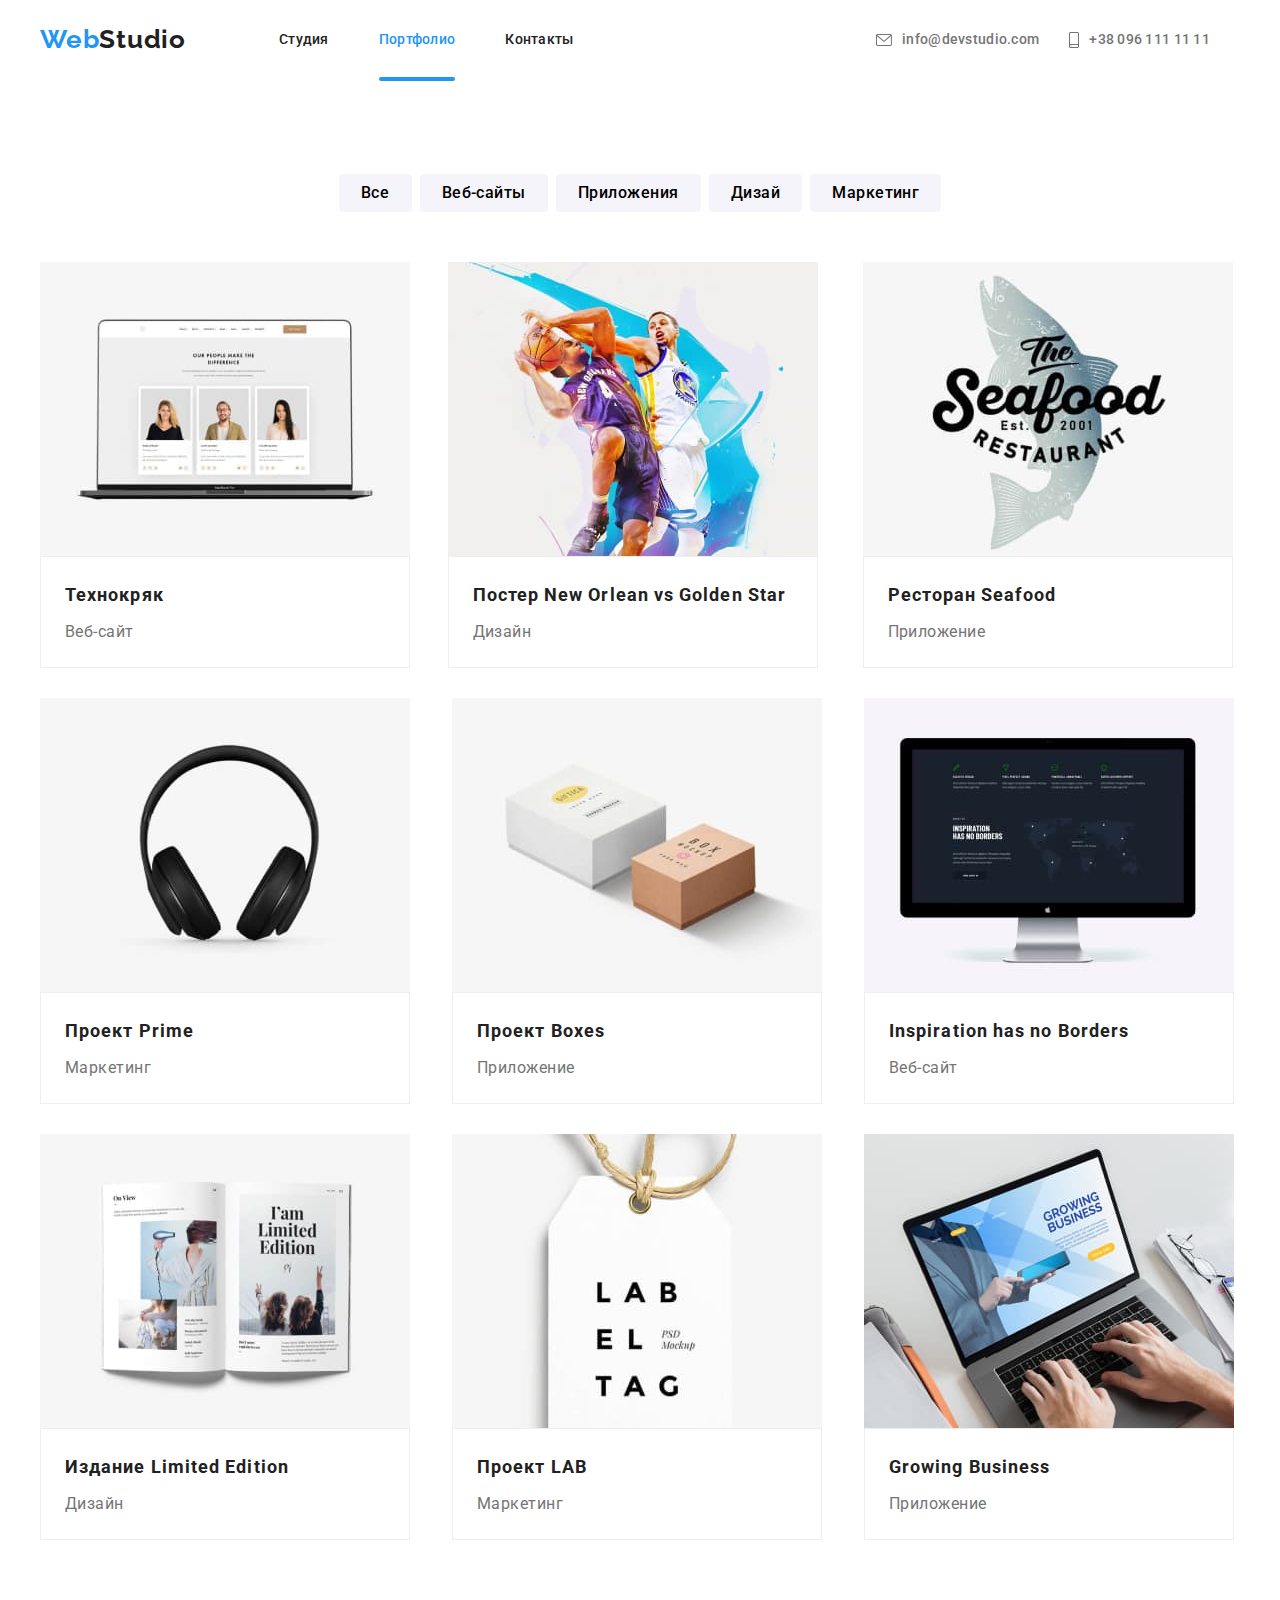
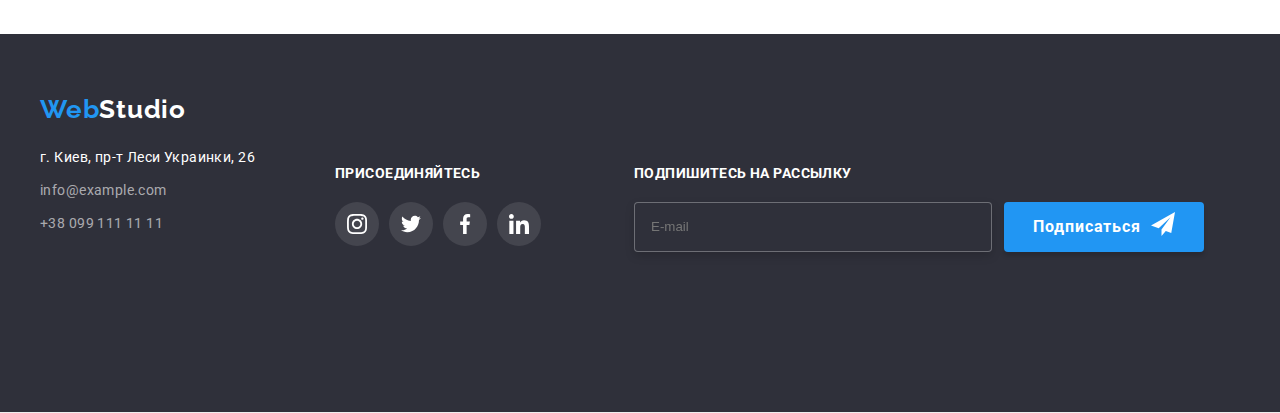
==== commit 9f42524c: "hw-07" ====
--- a/portfolio.html
+++ b/portfolio.html
@@ -267,7 +267,7 @@
             </main>
             <footer class="footer">
                 <div class="container footer__container">
-                    <div class="footer">
+                    <div class="footer-address">
                         <a class="logo footer__logo" href="/"><span class="logo-title">Web</span>Studio</a>
                         <address class="address">
                             <ul class="address-list list">
--- a/css/main.min.css
+++ b/css/main.min.css
@@ -56,7 +56,7 @@
   display: flex;
   margin-left: 93px;
 }
-.navi__item {
+.navi__item:not(:first-child) {
   margin-left: 50px;
 }
 .navi__item .navi__link {
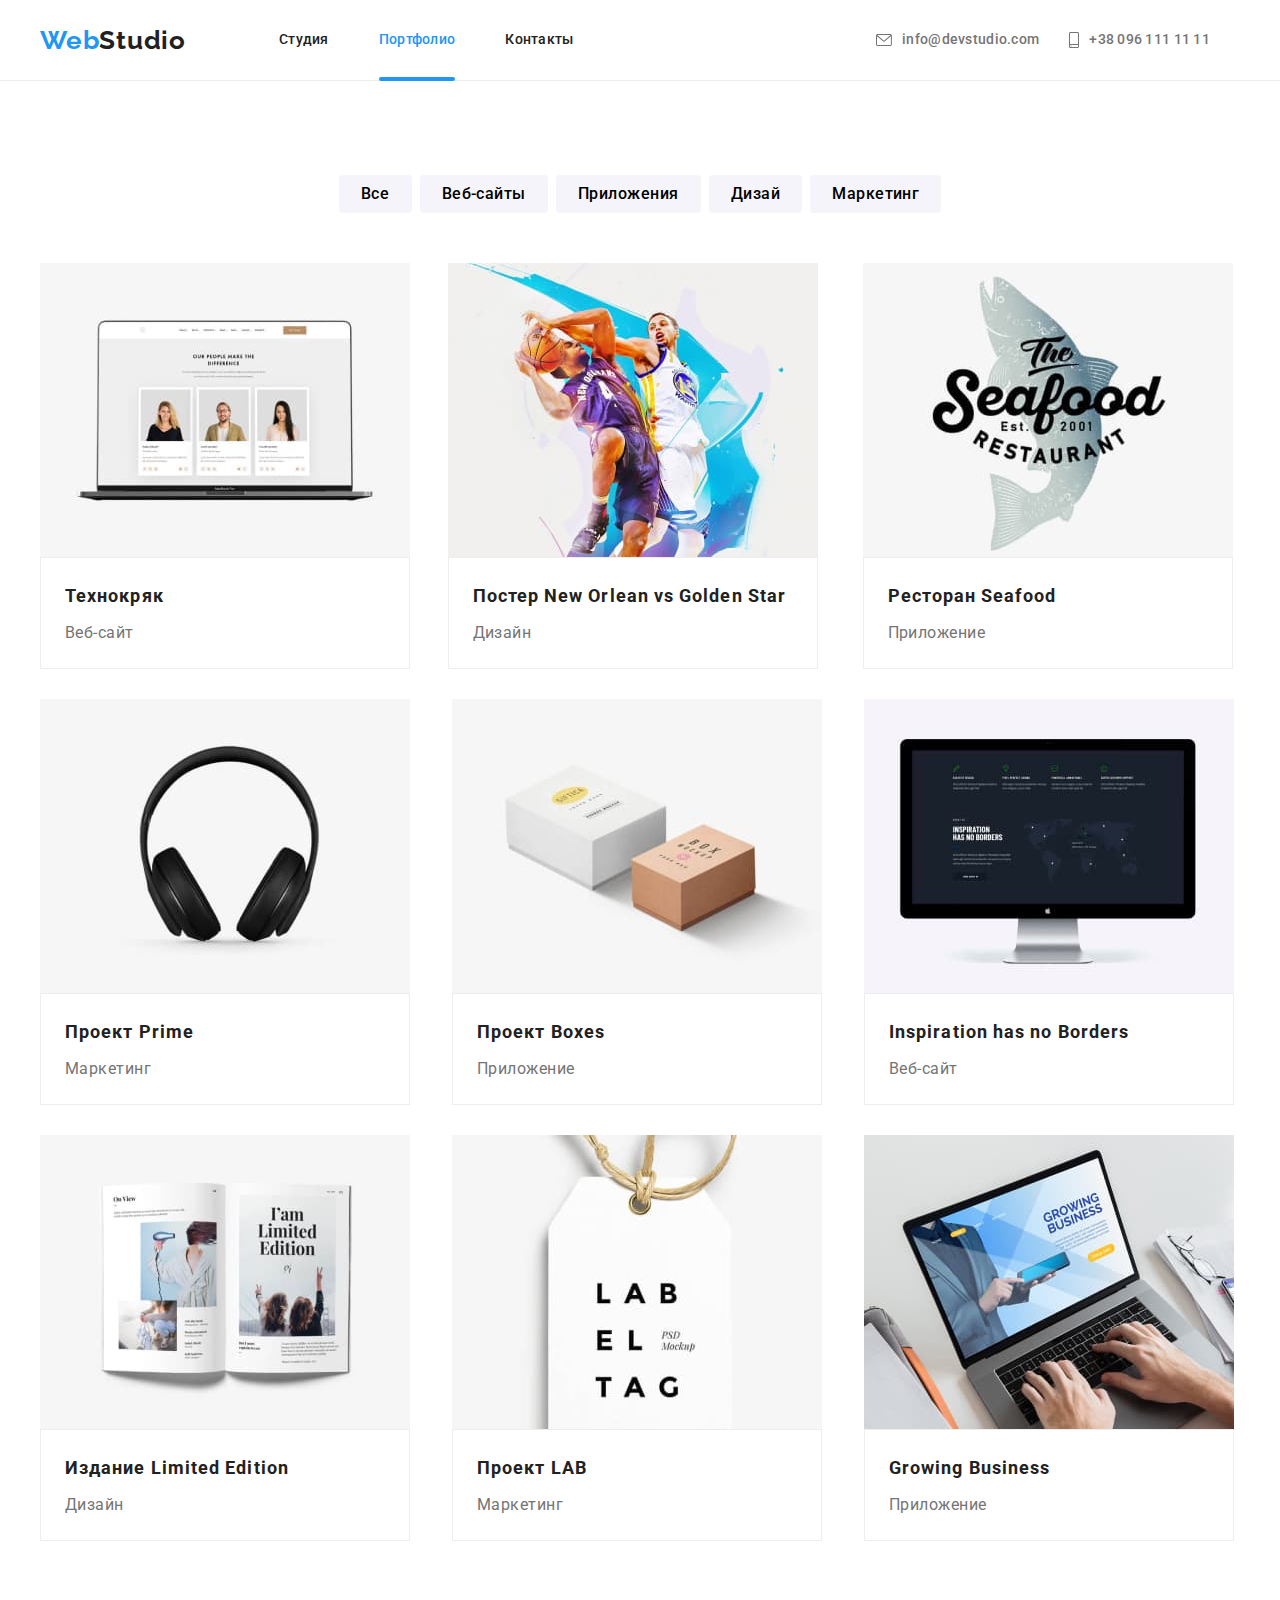
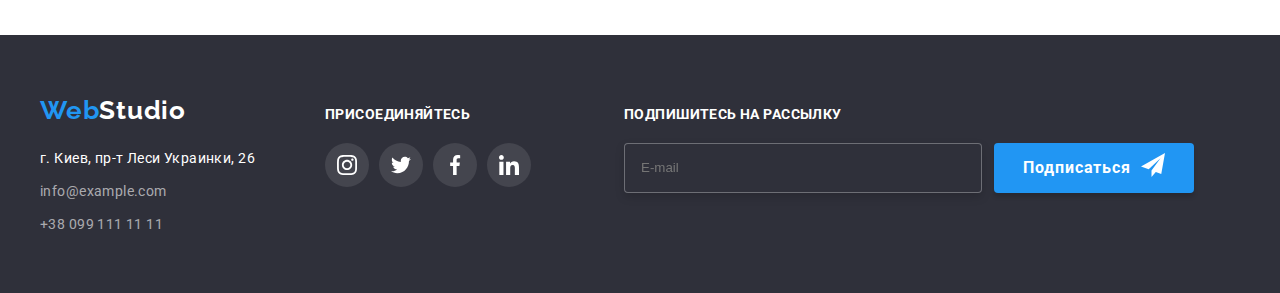
==== commit 09f81b06: "goit-markup-hw-07" ====
--- a/portfolio.html
+++ b/portfolio.html
@@ -19,7 +19,6 @@
 
 <body>
     <!-- Шапка сайта Портфолио-->
-    </header>
     <header class="header">
         <div class="container header__container">
             <nav class="header__navigation">
@@ -54,288 +53,288 @@
                 </li>
             </ul>
         </div>
-
-        <!-- Секция о всем на сайте-->
-        <main">
-            <section class="section">
-                <div class="container">
-                    <ul class="secondary-list list">
-                        <li class="secondary-list__item">
-                            <button class="button secondary-list__button" type="button">Все</button>
+    </header>
+    <!-- Секция о всем на сайте-->
+    <main">
+        <section class="section">
+            <div class="container">
+                <ul class="secondary-list list">
+                    <li class="secondary-list__item">
+                        <button class="button secondary-list__button" type="button">Все</button>
+                    </li>
+                    <li class="secondary-list__item">
+                        <button class="button secondary-list__button" type="button">Веб-сайты</button>
+                    </li>
+                    <li class="secondary-list__item">
+                        <button class="button secondary-list__button" type="button">Приложения</button>
+                    </li>
+                    <li class="secondary-list__item">
+                        <button class="button secondary-list__button" type="button">Дизай</button>
+                    </li>
+                    <li class="secondary-list__item">
+                        <button class="button secondary-list__button" type="button">Маркетинг</button>
+                    </li>
+                </ul>
+                <ul class="grid list">
+                    <li class="grid__item">
+                        <a class="grid__link" href="">
+                            <div class="grid__thumb">
+                                <img src="images/bild-img-5.jpg" alt="Технокряк" width="370" height="294" />
+                                <div class="grid-overlay">
+                                    <div class="overlay-text">
+                                        <p class="grid__overlay-text">
+                                            Технокряк это современная площадка распространения коронавируса.
+                                            Компании
+                                            используют эту
+                                            платформу для цифрового
+                                            шпионажа и атак на защищённые сервера конкурентов.
+                                        </p>
+                                    </div>
+                                </div>
+                            </div>
+                            <div class="grid-website">
+                                <h3 class="grid-website__title">Технокряк</h3>
+                                <p class="grid-website__text">Веб-сайт</p>
+                            </div>
+                        </a>
+                    </li>
+                    <li class="grid__item">
+                        <a class="grid__link" href="">
+                            <div class="grid__thumb">
+                                <img src="images/bild-img-6.jpg" alt="Постер New Orlean vs Golden Star" width="370"
+                                    height="294" />
+                                <div class="grid-overlay">
+                                    <div class="overlay-text">
+                                        <p class="grid__overlay-text">
+                                            Технокряк это современная площадка распространения коронавируса.
+                                            Компании
+                                            используют эту
+                                            платформу для цифрового
+                                            шпионажа и атак на защищённые сервера конкурентов.
+                                        </p>
+                                    </div>
+                                </div>
+                            </div>
+                            <div class="grid-website">
+                                <h3 class="grid-website__title">Постер New Orlean vs Golden Star</h3>
+                                <p class="grid-website__text">Дизайн</p>
+                            </div>
+                    </li>
+                    <li class="grid__item">
+                        <a class="grid__link" href="">
+                            <div class="grid__thumb">
+                                <img src="images/bild-img-7.jpg" alt="Ресторан Seafood" width="370" height="294" />
+                                <div class="grid-overlay">
+                                    <div class="overlay-text">
+                                        <p class="grid__overlay-text">
+                                            Технокряк это современная площадка распространения коронавируса.
+                                            Компании
+                                            используют эту
+                                            платформу для цифрового
+                                            шпионажа и атак на защищённые сервера конкурентов.
+                                        </p>
+                                    </div>
+                                </div>
+                            </div>
+                            <div class="grid-website">
+                                <h3 class="grid-website__title">Ресторан Seafood</h3>
+                                <p class="grid-website__text">Приложение</p>
+                            </div>
+                    </li>
+                    <li class="grid__item">
+                        <a class="grid__link" href="">
+                            <div class="grid__thumb">
+                                <img src="images/bild-img-8.jpg" alt="Проект Prime" width="370" height="294" />
+                                <div class="grid-overlay">
+                                    <div class="overlay-text">
+                                        <p class="grid__overlay-text">
+                                            Технокряк это современная площадка распространения коронавируса.
+                                            Компании
+                                            используют эту
+                                            платформу для цифрового
+                                            шпионажа и атак на защищённые сервера конкурентов.
+                                        </p>
+                                    </div>
+                                </div>
+                            </div>
+                            <div class="grid-website">
+                                <h3 class="grid-website__title">Проект Prime</h3>
+                                <p class="grid-website__text">Маркетинг</p>
+                            </div>
+                    </li>
+                    <li class="grid__item">
+                        <a class="grid__link" href="">
+                            <div class="grid__thumb">
+                                <img src="images/bild-img-9.jpg" alt="Проект Boxes" width="370" height="294" />
+                                <div class="grid-overlay">
+                                    <div class="overlay-text">
+                                        <p class="grid__overlay-text">
+                                            Технокряк это современная площадка распространения коронавируса.
+                                            Компании
+                                            используют эту
+                                            платформу для цифрового
+                                            шпионажа и атак на защищённые сервера конкурентов.
+                                        </p>
+                                    </div>
+                                </div>
+                            </div>
+                            <div class="grid-website">
+                                <h3 class="grid-website__title">Проект Boxes</h3>
+                                <p class="grid-website__text">Приложение</p>
+                            </div>
+                    </li>
+                    <li class="grid__item">
+                        <a class="grid__link" href="">
+                            <div class="grid__thumb">
+                                <img src="images/bild-img-10.jpg" alt="Inspiration has no Borders" width="370"
+                                    height="294" />
+                                <div class="grid-overlay">
+                                    <p class="grid__overlay-text">
+                                        Технокряк это современная площадка распространения коронавируса.
+                                        Компании
+                                        используют эту
+                                        платформу для цифрового
+                                        шпионажа и атак на защищённые сервера конкурентов.
+                                    </p>
+                                </div>
+                            </div>
+                            <div class="grid-website">
+                                <h3 class="grid-website__title">Inspiration has no Borders</h3>
+                                <p class="grid-website__text">Веб-сайт</p>
+                            </div>
+                    </li>
+                    <li class="grid__item">
+                        <a class="grid__link" href="">
+                            <div class="grid__thumb">
+                                <img src="images/bild-img-11.jpg" alt="Издание Limited Edition" width="370"
+                                    height="294" />
+                                <div class="grid-overlay">
+                                    <p class="grid__overlay-text">
+                                        Технокряк это современная площадка распространения коронавируса.
+                                        Компании
+                                        используют эту
+                                        платформу для цифрового
+                                        шпионажа и атак на защищённые сервера конкурентов.
+                                    </p>
+                                </div>
+                            </div>
+                            <div class="grid-website">
+                                <h3 class="grid-website__title">Издание Limited Edition</h3>
+                                <p class="grid-website__text">Дизайн</p>
+                            </div>
+                    </li>
+                    <li class="grid__item">
+                        <a class="grid__link" href="">
+                            <div class="grid__thumb">
+                                <img src="images/bild-img-12.jpg" alt="Проект LAB" width="370" height="294" />
+                                <div class="grid-overlay">
+                                    <p class="grid__overlay-text">
+                                        Технокряк это современная площадка распространения коронавируса.
+                                        Компании
+                                        используют эту
+                                        платформу для цифрового
+                                        шпионажа и атак на защищённые сервера конкурентов.
+                                    </p>
+                                </div>
+                            </div>
+                            <div class="grid-website">
+                                <h3 class="grid-website__title">Проект LAB</h3>
+                                <p class="grid-website__text">Маркетинг</p>
+                            </div>
+                    </li>
+                    <li class="grid__item">
+                        <a class="grid__link" href="">
+                            <div class="grid__thumb">
+                                <img src="images/bild-img-13.jpg" alt="Growing Business" width="370" height="294" />
+                                <div class="grid-overlay">
+                                    <p class="grid__overlay-text">
+                                        Технокряк это современная площадка распространения коронавируса.
+                                        Компании
+                                        используют эту
+                                        платформу для цифрового
+                                        шпионажа и атак на защищённые сервера конкурентов.
+                                    </p>
+                                </div>
+                            </div>
+                            <div class="grid-website">
+                                <h3 class="grid-website__title">Growing Business</h3>
+                                <p class="grid-website__text">Приложение</p>
+                            </div>
+                    </li>
+                </ul>
+        </section>
+        </main>
+        <footer class="footer">
+            <div class="container footer__container">
+                <div class="footer-address">
+                    <a class="logo footer__logo" href="/"><span class="logo-title">Web</span>Studio</a>
+                    <address class="address">
+                        <ul class="address-list list">
+                            <li class="address__item">
+                                <a class="address__link address__link--address" href="">г. Киев, пр-т Леси Украинки,
+                                    26</a>
+                            </li>
+                            <li class="address__item">
+                                <a class="address__link address__link--contact"
+                                    href="mailto:info@example.com">info@example.com</a>
+                            </li>
+                            <li class="address__item">
+                                <a class="address__link address__link--contact" href="tel:+380991111111">+38 099 111
+                                    11 11</a>
+                            </li>
+                        </ul>
+                    </address>
+                </div>
+                <div class="networks">
+                    <p class="network__title">присоединяйтесь</p>
+                    <ul class="network list">
+                        <li class="network__item">
+                            <a class="network__link" href="">
+                                <svg class="icon" width="20px" height="20px">
+                                    <use href="images/symbol-defs.svg#instagram"></use>
+                                </svg>
+                            </a>
                         </li>
-                        <li class="secondary-list__item">
-                            <button class="button secondary-list__button" type="button">Веб-сайты</button>
+                        <li class="network__item">
+                            <a class="network__link" href="">
+                                <svg class="icon" width="20px" height="20px">
+                                    <use href="images/symbol-defs.svg#twitter"></use>
+                                </svg>
+                            </a>
                         </li>
-                        <li class="secondary-list__item">
-                            <button class="button secondary-list__button" type="button">Приложения</button>
+                        <li class="network__item">
+                            <a class="network__link" href="">
+                                <svg class="icon" width="20px" height="20px">
+                                    <use href="images/symbol-defs.svg#facebook"></use>
+                                </svg>
+                            </a>
                         </li>
-                        <li class="secondary-list__item">
-                            <button class="button secondary-list__button" type="button">Дизай</button>
-                        </li>
-                        <li class="secondary-list__item">
-                            <button class="button secondary-list__button" type="button">Маркетинг</button>
+                        <li class="network__item">
+                            <a class="network__link" href="">
+                                <svg class="icon" width="20px" height="20px">
+                                    <use href="images/symbol-defs.svg#linkedin"></use>
+                                </svg>
+                            </a>
                         </li>
                     </ul>
-                    <ul class="grid list">
-                        <li class="grid__item">
-                            <a class="grid__link" href="">
-                                <div class="grid__thumb">
-                                    <img src="images/bild-img-5.jpg" alt="Технокряк" width="370" height="294" />
-                                    <div class="grid-overlay">
-                                        <div class="overlay-text">
-                                            <p class="grid__overlay-text">
-                                                Технокряк это современная площадка распространения коронавируса.
-                                                Компании
-                                                используют эту
-                                                платформу для цифрового
-                                                шпионажа и атак на защищённые сервера конкурентов.
-                                            </p>
-                                        </div>
-                                    </div>
-                                </div>
-                                <div class="grid-website">
-                                    <h3 class="grid-website__title">Технокряк</h3>
-                                    <p class="grid-website__text">Веб-сайт</p>
-                                </div>
-                            </a>
-                        </li>
-                        <li class="grid__item">
-                            <a class="grid__link" href="">
-                                <div class="grid__thumb">
-                                    <img src="images/bild-img-6.jpg" alt="Постер New Orlean vs Golden Star" width="370"
-                                        height="294" />
-                                    <div class="grid-overlay">
-                                        <div class="overlay-text">
-                                            <p class="grid__overlay-text">
-                                                Технокряк это современная площадка распространения коронавируса.
-                                                Компании
-                                                используют эту
-                                                платформу для цифрового
-                                                шпионажа и атак на защищённые сервера конкурентов.
-                                            </p>
-                                        </div>
-                                    </div>
-                                </div>
-                                <div class="grid-website">
-                                    <h3 class="grid-website__title">Постер New Orlean vs Golden Star</h3>
-                                    <p class="grid-website__text">Дизайн</p>
-                                </div>
-                        </li>
-                        <li class="grid__item">
-                            <a class="grid__link" href="">
-                                <div class="grid__thumb">
-                                    <img src="images/bild-img-7.jpg" alt="Ресторан Seafood" width="370" height="294" />
-                                    <div class="grid-overlay">
-                                        <div class="overlay-text">
-                                            <p class="grid__overlay-text">
-                                                Технокряк это современная площадка распространения коронавируса.
-                                                Компании
-                                                используют эту
-                                                платформу для цифрового
-                                                шпионажа и атак на защищённые сервера конкурентов.
-                                            </p>
-                                        </div>
-                                    </div>
-                                </div>
-                                <div class="grid-website">
-                                    <h3 class="grid-website__title">Ресторан Seafood</h3>
-                                    <p class="grid-website__text">Приложение</p>
-                                </div>
-                        </li>
-                        <li class="grid__item">
-                            <a class="grid__link" href="">
-                                <div class="grid__thumb">
-                                    <img src="images/bild-img-8.jpg" alt="Проект Prime" width="370" height="294" />
-                                    <div class="grid-overlay">
-                                        <div class="overlay-text">
-                                            <p class="grid__overlay-text">
-                                                Технокряк это современная площадка распространения коронавируса.
-                                                Компании
-                                                используют эту
-                                                платформу для цифрового
-                                                шпионажа и атак на защищённые сервера конкурентов.
-                                            </p>
-                                        </div>
-                                    </div>
-                                </div>
-                                <div class="grid-website">
-                                    <h3 class="grid-website__title">Проект Prime</h3>
-                                    <p class="grid-website__text">Маркетинг</p>
-                                </div>
-                        </li>
-                        <li class="grid__item">
-                            <a class="grid__link" href="">
-                                <div class="grid__thumb">
-                                    <img src="images/bild-img-9.jpg" alt="Проект Boxes" width="370" height="294" />
-                                    <div class="grid-overlay">
-                                        <div class="overlay-text">
-                                            <p class="grid__overlay-text">
-                                                Технокряк это современная площадка распространения коронавируса.
-                                                Компании
-                                                используют эту
-                                                платформу для цифрового
-                                                шпионажа и атак на защищённые сервера конкурентов.
-                                            </p>
-                                        </div>
-                                    </div>
-                                </div>
-                                <div class="grid-website">
-                                    <h3 class="grid-website__title">Проект Boxes</h3>
-                                    <p class="grid-website__text">Приложение</p>
-                                </div>
-                        </li>
-                        <li class="grid__item">
-                            <a class="grid__link" href="">
-                                <div class="grid__thumb">
-                                    <img src="images/bild-img-10.jpg" alt="Inspiration has no Borders" width="370"
-                                        height="294" />
-                                    <div class="grid-overlay">
-                                        <p class="grid__overlay-text">
-                                            Технокряк это современная площадка распространения коронавируса.
-                                            Компании
-                                            используют эту
-                                            платформу для цифрового
-                                            шпионажа и атак на защищённые сервера конкурентов.
-                                        </p>
-                                    </div>
-                                </div>
-                                <div class="grid-website">
-                                    <h3 class="grid-website__title">Inspiration has no Borders</h3>
-                                    <p class="grid-website__text">Веб-сайт</p>
-                                </div>
-                        </li>
-                        <li class="grid__item">
-                            <a class="grid__link" href="">
-                                <div class="grid__thumb">
-                                    <img src="images/bild-img-11.jpg" alt="Издание Limited Edition" width="370"
-                                        height="294" />
-                                    <div class="grid-overlay">
-                                        <p class="grid__overlay-text">
-                                            Технокряк это современная площадка распространения коронавируса.
-                                            Компании
-                                            используют эту
-                                            платформу для цифрового
-                                            шпионажа и атак на защищённые сервера конкурентов.
-                                        </p>
-                                    </div>
-                                </div>
-                                <div class="grid-website">
-                                    <h3 class="grid-website__title">Издание Limited Edition</h3>
-                                    <p class="grid-website__text">Дизайн</p>
-                                </div>
-                        </li>
-                        <li class="grid__item">
-                            <a class="grid__link" href="">
-                                <div class="grid__thumb">
-                                    <img src="images/bild-img-12.jpg" alt="Проект LAB" width="370" height="294" />
-                                    <div class="grid-overlay">
-                                        <p class="grid__overlay-text">
-                                            Технокряк это современная площадка распространения коронавируса.
-                                            Компании
-                                            используют эту
-                                            платформу для цифрового
-                                            шпионажа и атак на защищённые сервера конкурентов.
-                                        </p>
-                                    </div>
-                                </div>
-                                <div class="grid-website">
-                                    <h3 class="grid-website__title">Проект LAB</h3>
-                                    <p class="grid-website__text">Маркетинг</p>
-                                </div>
-                        </li>
-                        <li class="grid__item">
-                            <a class="grid__link" href="">
-                                <div class="grid__thumb">
-                                    <img src="images/bild-img-13.jpg" alt="Growing Business" width="370" height="294" />
-                                    <div class="grid-overlay">
-                                        <p class="grid__overlay-text">
-                                            Технокряк это современная площадка распространения коронавируса.
-                                            Компании
-                                            используют эту
-                                            платформу для цифрового
-                                            шпионажа и атак на защищённые сервера конкурентов.
-                                        </p>
-                                    </div>
-                                </div>
-                                <div class="grid-website">
-                                    <h3 class="grid-website__title">Growing Business</h3>
-                                    <p class="grid-website__text">Приложение</p>
-                                </div>
-                        </li>
-                    </ul>
-            </section>
-            </main>
-            <footer class="footer">
-                <div class="container footer__container">
-                    <div class="footer-address">
-                        <a class="logo footer__logo" href="/"><span class="logo-title">Web</span>Studio</a>
-                        <address class="address">
-                            <ul class="address-list list">
-                                <li class="address__item">
-                                    <a class="address__link address__link--address" href="">г. Киев, пр-т Леси Украинки,
-                                        26</a>
-                                </li>
-                                <li class="address__item">
-                                    <a class="address__link address__link--contact"
-                                        href="mailto:info@example.com">info@example.com</a>
-                                </li>
-                                <li class="address__item">
-                                    <a class="address__link address__link--contact" href="tel:+380991111111">+38 099 111
-                                        11 11</a>
-                                </li>
-                            </ul>
-                        </address>
-                    </div>
-                    <div class="networks">
-                        <p class="network__title">присоединяйтесь</p>
-                        <ul class="network list">
-                            <li class="network__item">
-                                <a class="network__link" href="">
-                                    <svg class="icon" width="20px" height="20px">
-                                        <use href="images/symbol-defs.svg#instagram"></use>
-                                    </svg>
-                                </a>
-                            </li>
-                            <li class="network__item">
-                                <a class="network__link" href="">
-                                    <svg class="icon" width="20px" height="20px">
-                                        <use href="images/symbol-defs.svg#twitter"></use>
-                                    </svg>
-                                </a>
-                            </li>
-                            <li class="network__item">
-                                <a class="network__link" href="">
-                                    <svg class="icon" width="20px" height="20px">
-                                        <use href="images/symbol-defs.svg#facebook"></use>
-                                    </svg>
-                                </a>
-                            </li>
-                            <li class="network__item">
-                                <a class="network__link" href="">
-                                    <svg class="icon" width="20px" height="20px">
-                                        <use href="images/symbol-defs.svg#linkedin"></use>
-                                    </svg>
-                                </a>
-                            </li>
-                        </ul>
-                    </div>
-                    <div class="sends">
-                        <h3 class="send__text">Подпишитесь на рассылку</h3>
-                        <form class="send__form">
-                            <input type="email" name="E-mail" placeholder="E-mail" autocomplete="email" class="input" />
-                            <button type="submit" class="but__sumbit">
-                                Подписаться
-                                <svg class="send__icon" width="24px" height="24px">
-                                    <use href="./images/symbol-defs.svg#icon-send"></use>
-                                </svg>
-
-                            </button>
-                        </form>
-                    </div>
-
                 </div>
-            </footer>
-            <script src="./js/modal.js"></script>
+                <div class="sends">
+                    <h3 class="send__text">Подпишитесь на рассылку</h3>
+                    <form class="send__form">
+                        <input type="email" name="E-mail" placeholder="E-mail" autocomplete="email" class="input" />
+                        <button type="submit" class="but__sumbit">
+                            Подписаться
+                            <svg class="send__icon" width="24px" height="24px">
+                                <use href="./images/symbol-defs.svg#icon-send"></use>
+                            </svg>
+
+                        </button>
+                    </form>
+                </div>
+
+            </div>
+        </footer>
+        <script src="./js/modal.js"></script>
 </body>
 
 </html>--- a/css/main.min.css
+++ b/css/main.min.css
@@ -42,6 +42,7 @@
   padding-right: 15px;
   margin: 0 auto;
 }
+
 .header__navigation {
   display: -webkit-box;
   display: -ms-flexbox;
@@ -133,7 +134,7 @@
   fill: currentColor;
 }
 .header {
-  border-bottom: 1px solid #eee;
+  border-bottom: 1px solid #ececee;
 }
 .header__container {
   display: -webkit-box;
@@ -147,8 +148,7 @@
   line-height: 1.19;
   text-decoration: none;
   letter-spacing: 0.03em;
-  padding-top: 24px;
-  padding-bottom: 25px;
+
   text-decoration: none;
   color: #212121;
   -webkit-transition: color 250ms cubic-bezier(0.4, 0, 0.2, 1);
@@ -164,14 +164,13 @@
   color: #2196f2;
 }
 .footer {
-  padding-top: 60px;
-  padding-bottom: 60px;
   background-color: #2f303a;
 }
 .footer__container {
   display: -webkit-box;
   display: -ms-flexbox;
   display: flex;
+  align-items: baseline;
 }
 .footer__logo {
   font-family: Raleway;
@@ -886,7 +885,7 @@
 .address {
   margin-top: 20px;
 }
-.address__item {
+.address__item:not(:last-child) {
   margin-bottom: 9px;
 }
 .address__link {
@@ -915,8 +914,6 @@
   transition: color 250ms cubic-bezier(0.4, 0, 0.2, 1);
 }
 .networks {
-  padding-top: 72px;
-  padding-bottom: 100px;
   margin-left: 70px;
 }
 .network__title {
@@ -924,13 +921,16 @@
   font-weight: 700;
   line-height: 1.14;
   color: #fff;
+
+  margin-bottom: 20px;
+}
+.network {
+  display: -webkit-box;
+  display: -ms-flexbox;
+  display: flex;
+}
+.network__item:not(:first-child) {
   margin-left: 10px;
-  margin-bottom: 20px;
-}
-.network {
-  display: -webkit-box;
-  display: -ms-flexbox;
-  display: flex;
 }
 .network__link {
   display: -webkit-box;
@@ -951,9 +951,7 @@
   -webkit-transition: background-color 250ms cubic-bezier(0.4, 0, 0.2, 1);
   transition: background-color 250ms cubic-bezier(0.4, 0, 0.2, 1);
 }
-.network__link {
-  margin-left: 10px;
-}
+
 .network__link:hover,
 .network__link:focus {
   background-color: #2196f2;
